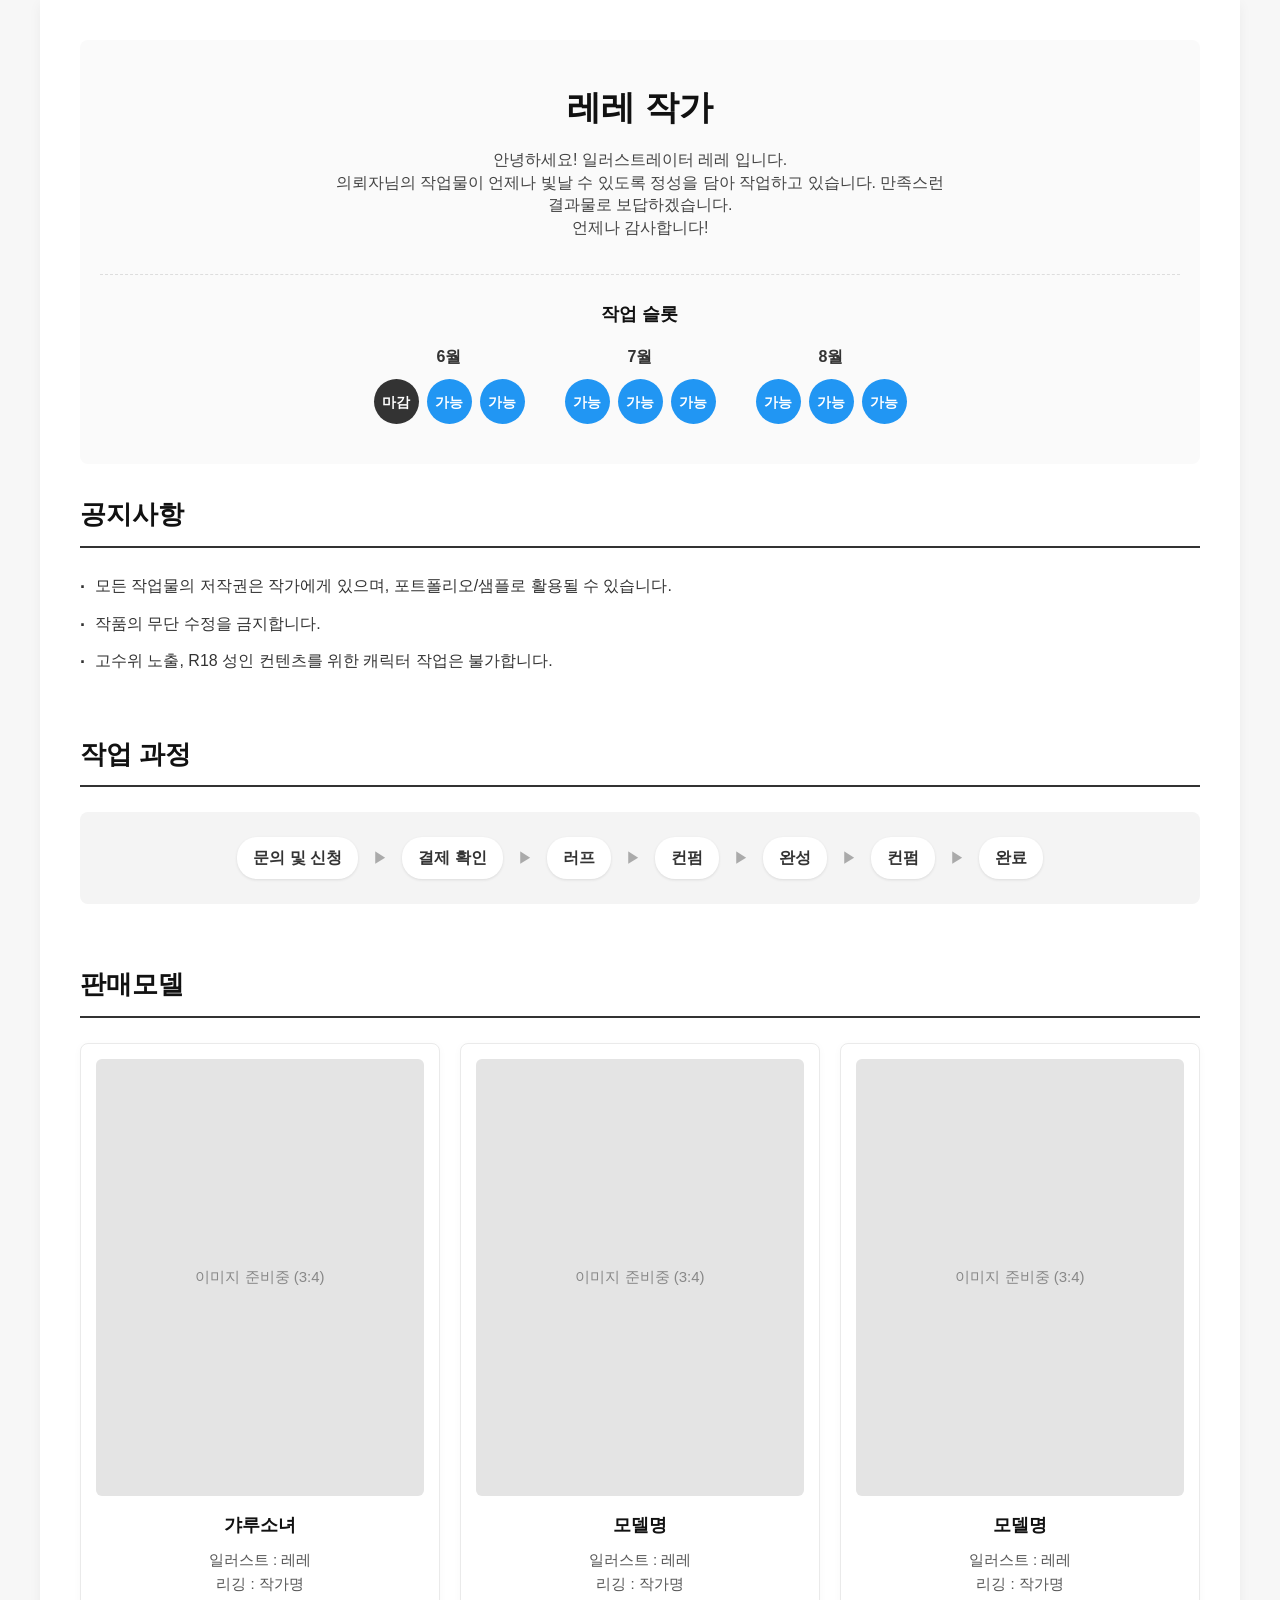
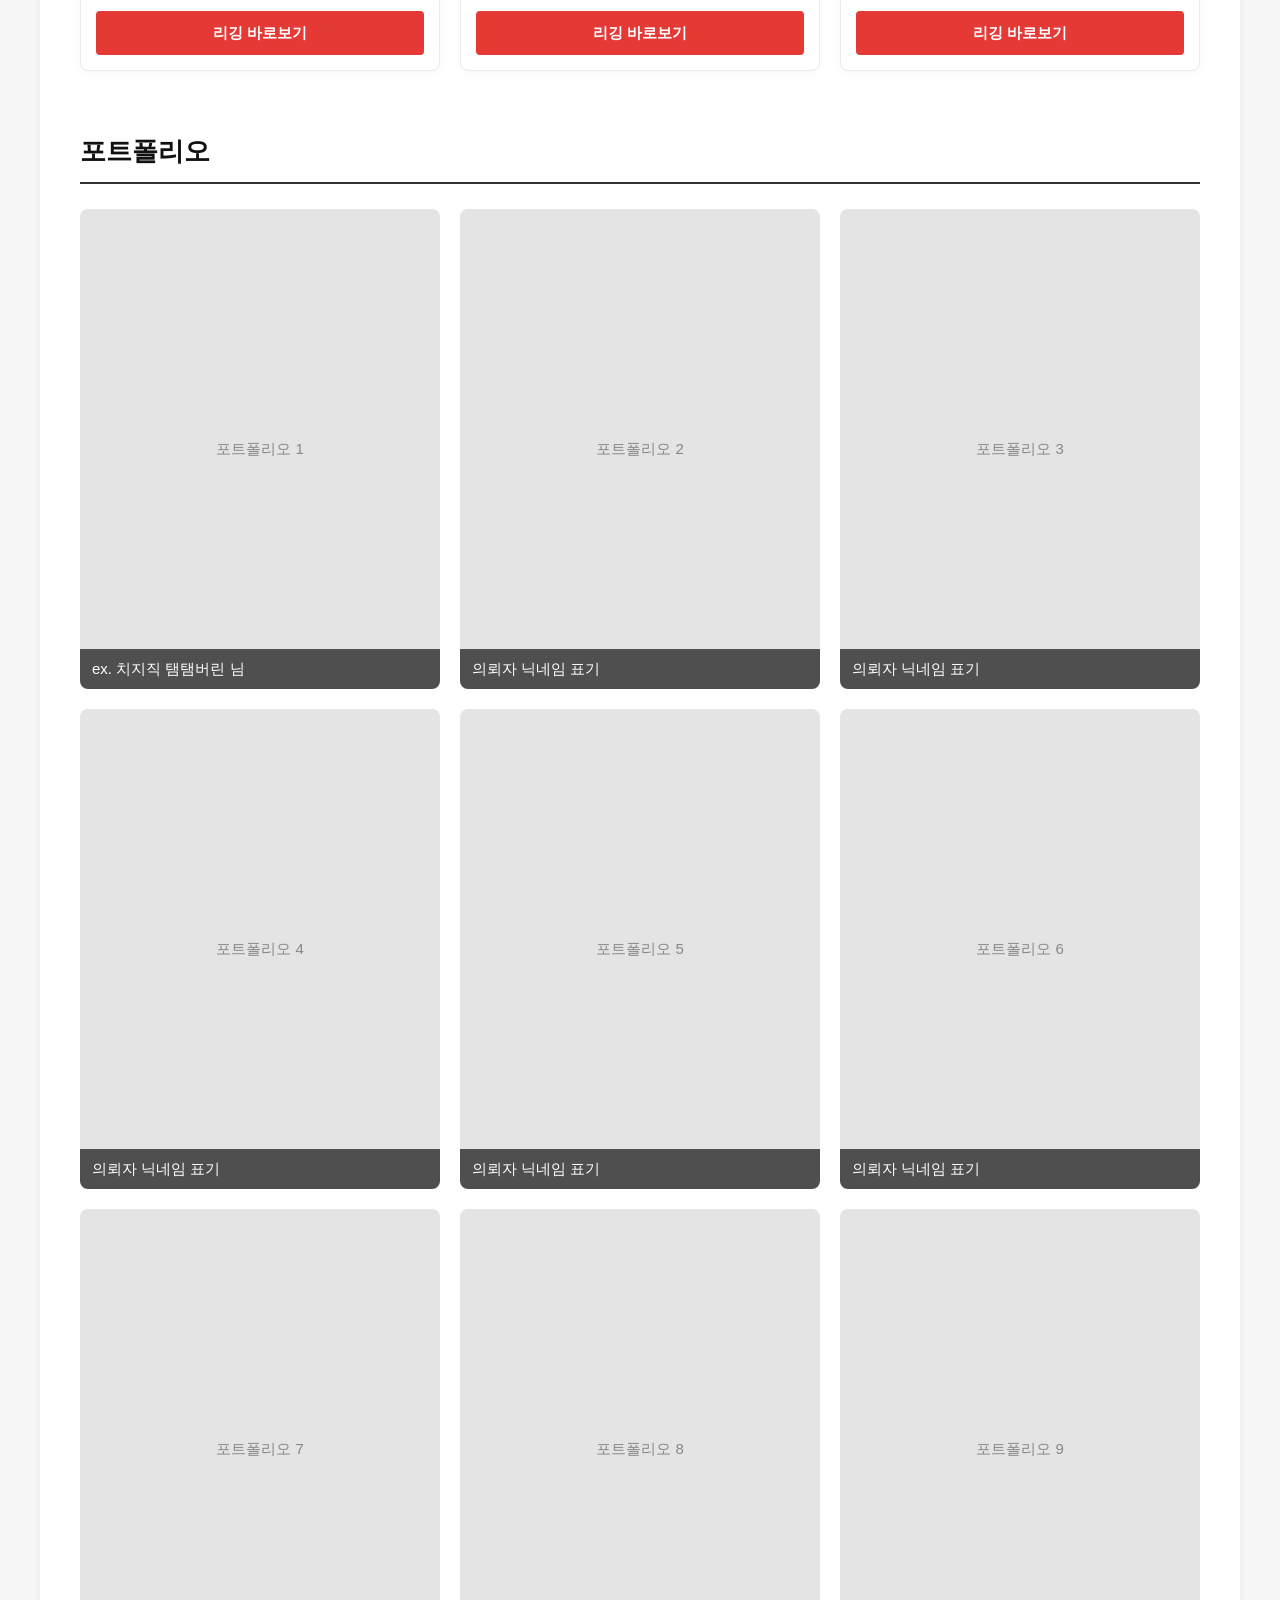
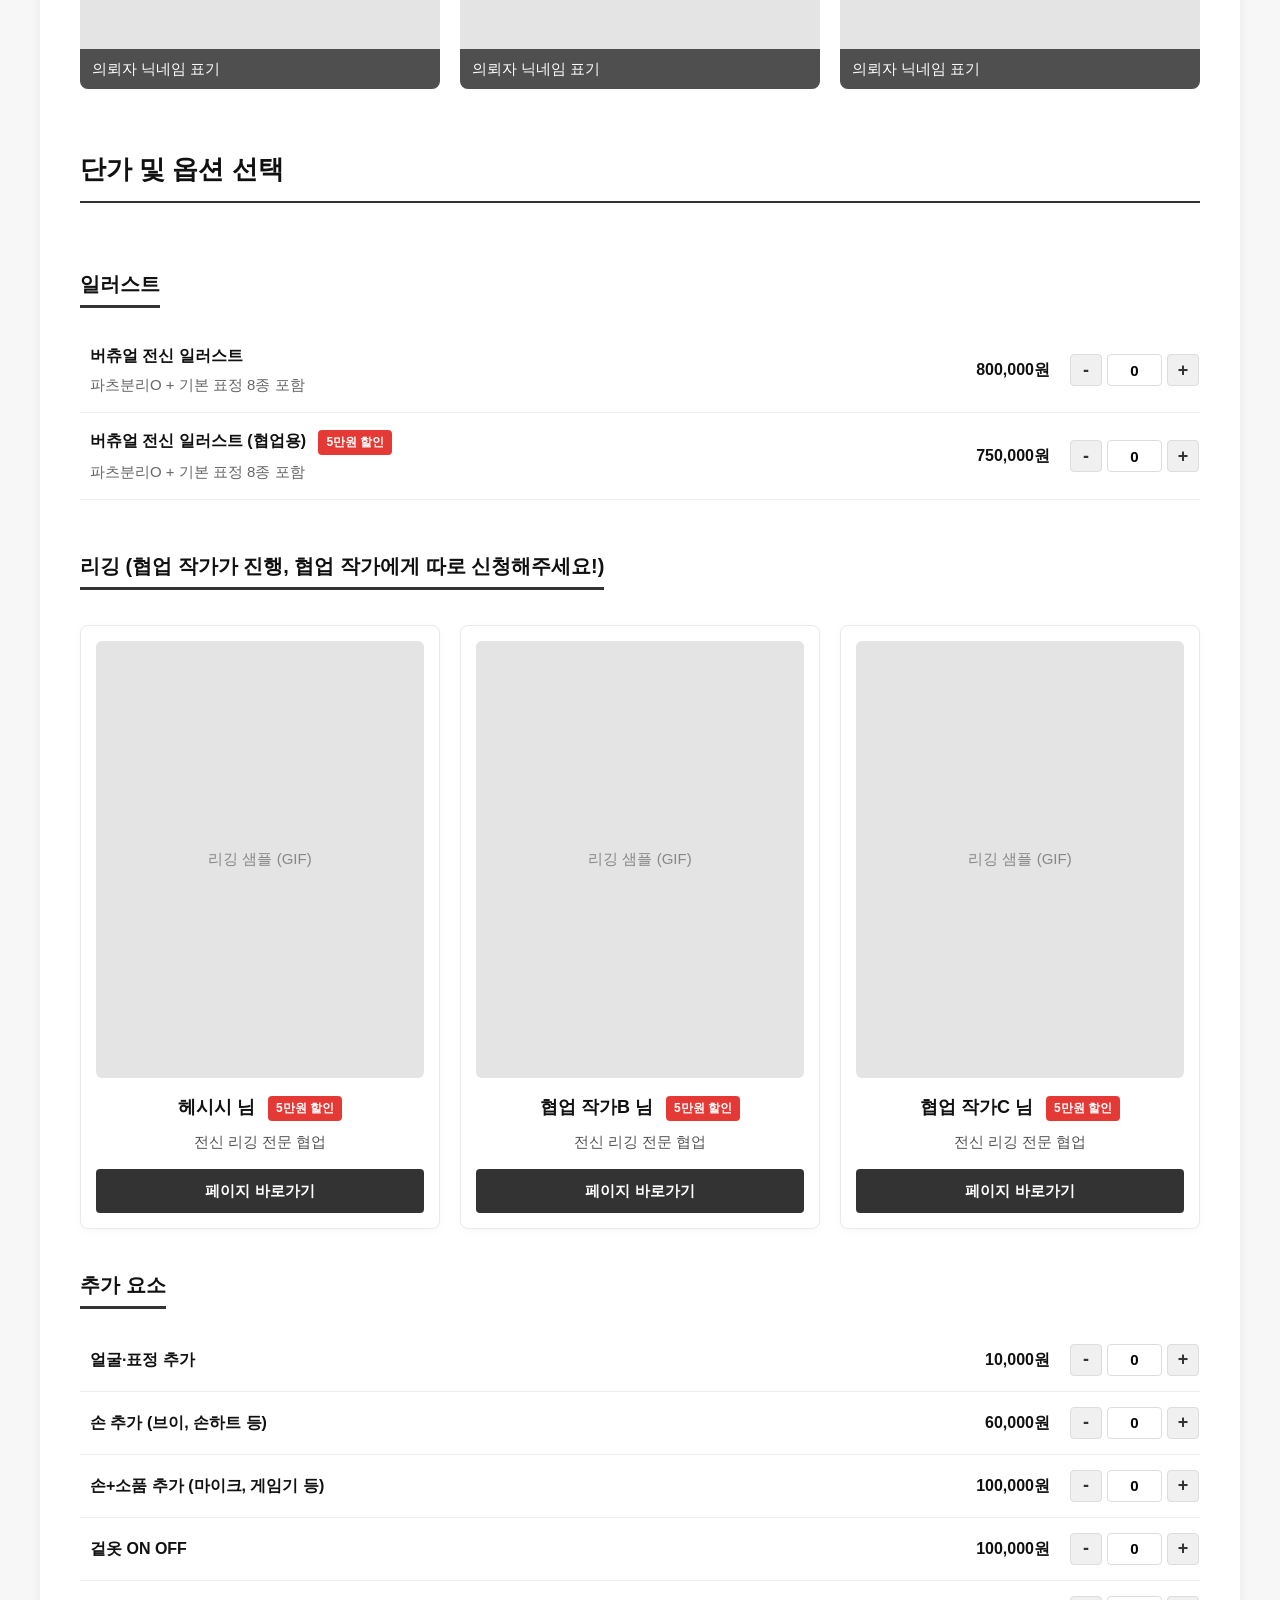
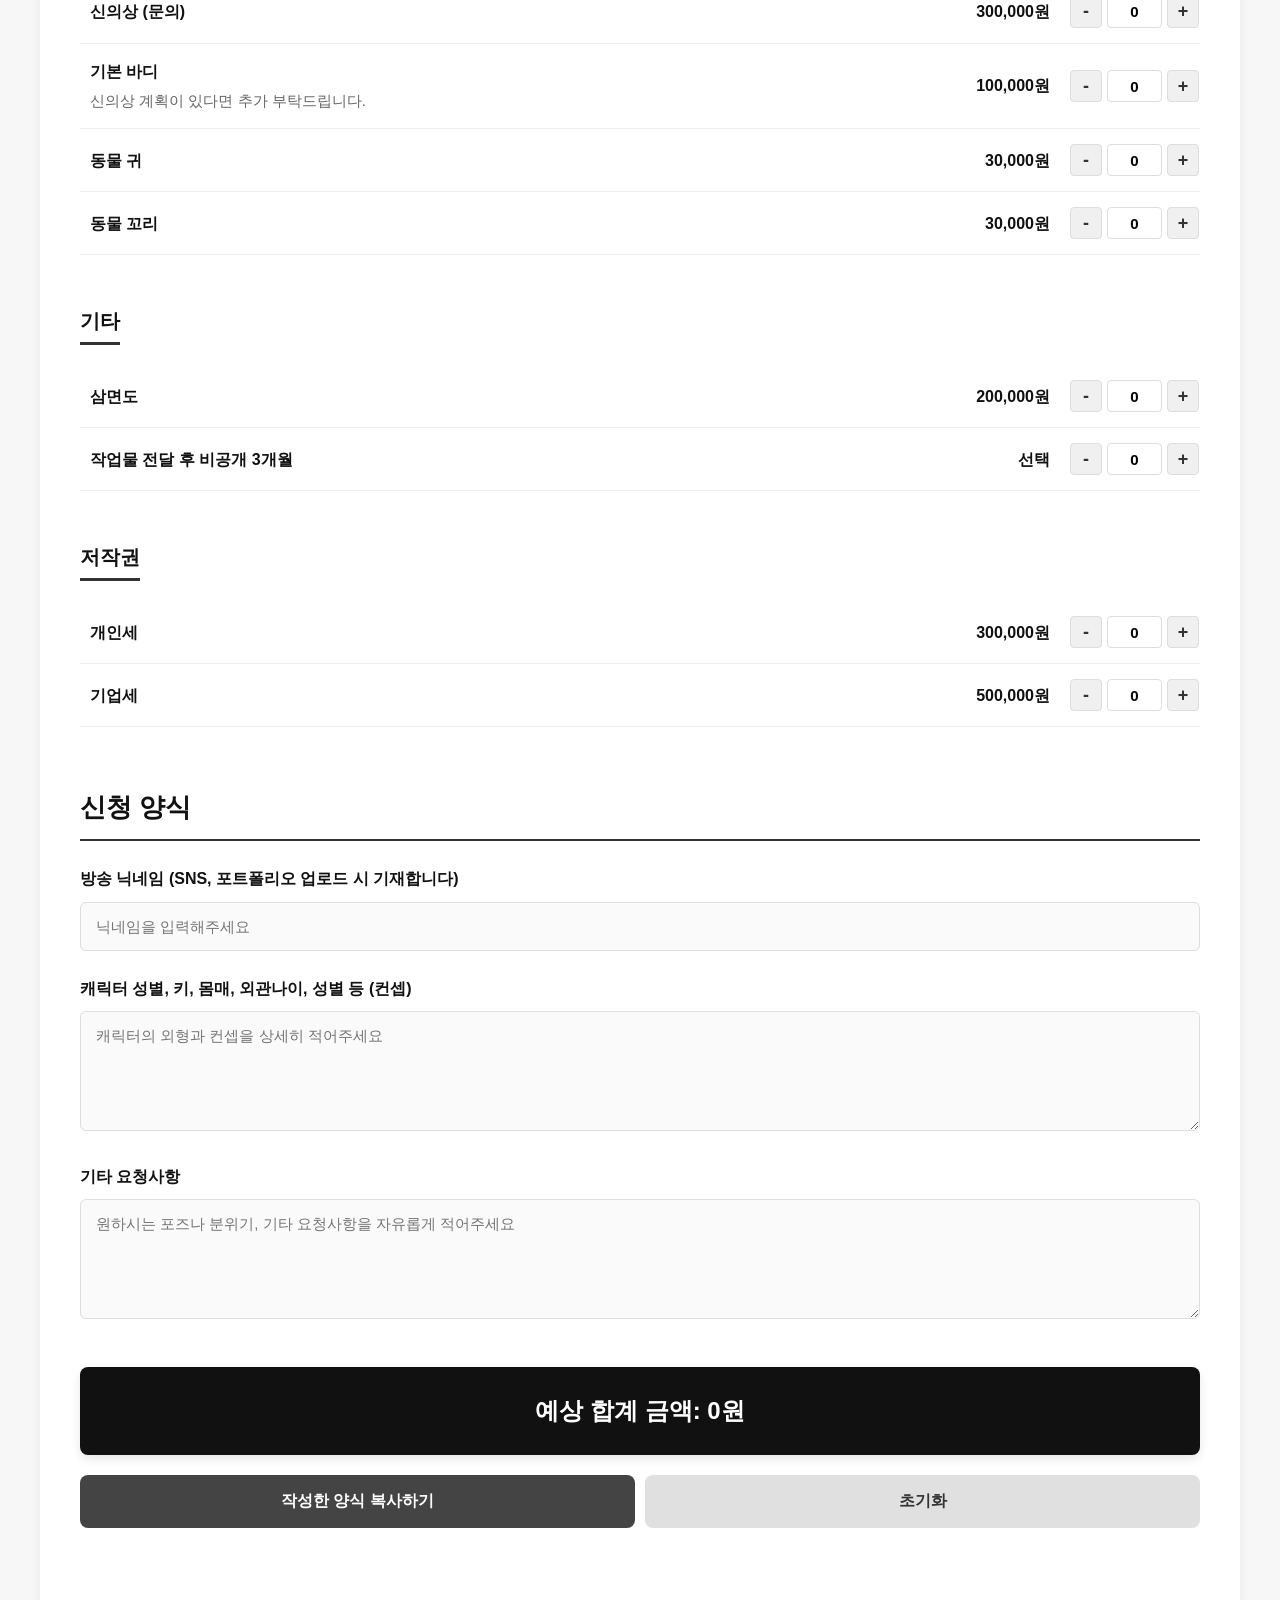
==== index_v1.html @ 6c2dbfa4 "Create index_v1.html" ====
<!DOCTYPE html>
<html lang="ko">
<head>
    <meta charset="UTF-8">
    <meta name="viewport" content="width=device-width, initial-scale=1.0">
    <title>레레 작가 커미션</title>
    <style>
        /* === 기본 스타일 & 폰트 === */
        * { box-sizing: border-box; margin: 0; padding: 0; font-family: 'Pretendard', -apple-system, sans-serif; }
        body { background-color: #f7f7f7; color: #333; line-height: 1.6; font-size: 16px; }
        
        /* === 레이아웃 === */
        .container { max-width: 1200px; margin: 0 auto; background-color: #fff; padding: 40px; box-shadow: 0 4px 12px rgba(0,0,0,0.05); }
        .section { margin-bottom: 60px; }
        h2 { font-size: 26px; margin-bottom: 25px; padding-bottom: 10px; border-bottom: 2px solid #333; color: #111; }
        
        /* 카테고리 타이틀 디자인 수정 (ㅣ모양 제거 및 하단 포인트 선 추가) */
        h3.category-title { font-size: 20px; margin: 40px 0 20px 0; color: #111; position: relative; padding-bottom: 8px; display: inline-block; }
        h3.category-title::after { content: ''; position: absolute; left: 0; bottom: 0; width: 100%; height: 3px; background-color: #333; }
        
        /* === 프로필 및 헤더 === */
        .header { text-align: center; margin-bottom: 30px; padding: 40px 20px; background-color: #fafafa; border-radius: 8px; }
        .header h1 { font-size: 34px; font-weight: bold; margin-bottom: 15px; color: #111; }
        /* 소개말 행간 축소 조절 */
        .header p { font-size: 16px; color: #444; max-width: 650px; margin: 0 auto; word-break: keep-all; line-height: 1.4; }
        
        /* === 슬롯 현황 === */
        .slots-box { margin-top: 35px; padding-top: 25px; border-top: 1px dashed #ddd; text-align: center; }
        .slots-main-title { font-size: 18px; font-weight: bold; color: #111; margin-bottom: 15px; }
        .slots-container { display: flex; justify-content: center; gap: 40px; flex-wrap: wrap; }
        .month-group { text-align: center; }
        .month-title { font-weight: bold; margin-bottom: 10px; font-size: 16px; color: #333; }
        .slot-dots { display: flex; gap: 8px; justify-content: center; }
        .dot { width: 45px; height: 45px; border-radius: 50%; display: inline-flex; align-items: center; justify-content: center; font-size: 14px; font-weight: bold; color: #fff; background-color: #2196F3; }
        .dot.closed { background-color: #333; } /* 마감된 슬롯 색상 */
        
        /* === 리스트 (공지사항 & 작업과정) === */
        ul.notice-list { list-style: none; padding: 0; }
        ul.notice-list li { margin-bottom: 12px; padding-left: 15px; position: relative; color: #333; font-size: 16px; }
        ul.notice-list li::before { content: "·"; position: absolute; left: 0; top: 0; font-weight: bold; font-size: 18px; }
        
        .process-flow { display: flex; flex-wrap: wrap; gap: 10px; justify-content: center; align-items: center; background: #f4f4f4; padding: 25px; border-radius: 8px; font-weight: bold; color: #333; font-size: 16px; }
        .process-step { display: inline-flex; align-items: center; background: #fff; padding: 8px 16px; border-radius: 20px; box-shadow: 0 1px 3px rgba(0,0,0,0.1); }
        .process-arrow { margin: 0 5px; color: #aaa; font-size: 14px; }
        
        /* === 판매모델 (회색 가이드 박스 형태 보완) === */
        .model-grid { display: grid; grid-template-columns: repeat(3, 1fr); gap: 20px; }
        .model-item { background: #fff; border: 1px solid #eaeaea; border-radius: 8px; padding: 15px; text-align: center; box-shadow: 0 2px 8px rgba(0,0,0,0.03); transition: transform 0.2s; }
        .model-item:hover { transform: translateY(-5px); }
        /* 포트폴리오처럼 이미지가 안 들어와도 크기 가늠이 가도록 3:4 회색 가이드박스 설정 */
        .model-thumb-box { width: 100%; aspect-ratio: 3 / 4; background-color: #e4e4e4; border-radius: 6px; margin-bottom: 15px; display: flex; align-items: center; justify-content: center; color: #888; font-size: 15px; overflow: hidden; position: relative; }
        .model-item img { width: 100%; height: 100%; object-fit: cover; position: absolute; left: 0; top: 0; }
        .model-item h4 { font-size: 18px; margin-bottom: 8px; color: #111; font-weight: bold; }
        .model-item p { font-size: 15px; color: #555; margin-bottom: 15px; line-height: 1.6; }
        .btn-link { display: inline-block; padding: 10px 20px; background-color: #e53935; color: #fff; text-decoration: none; border-radius: 4px; font-size: 15px; font-weight: bold; transition: background 0.2s; width: 100%; box-sizing: border-box; }
        .btn-link:hover { background-color: #c62828; }
        
        /* === 포트폴리오 (의뢰자 이름 텍스트 라벨 추가) === */
        .portfolio-grid { display: grid; grid-template-columns: repeat(3, 1fr); gap: 20px; }
        .portfolio-item { width: 100%; aspect-ratio: 3 / 4; background-color: #e4e4e4; border-radius: 8px; overflow: hidden; position: relative; display: flex; align-items: center; justify-content: center; color: #888; font-size: 15px; }
        .portfolio-item img { width: 100%; height: 100%; object-fit: cover; position: absolute; left: 0; top: 0; }
        /* 왼쪽 아래 의뢰자 이름 적는 레이블 스타일 */
        .portfolio-client-tag { position: absolute; bottom: 0; left: 0; width: 100%; background: rgba(0, 0, 0, 0.65); color: #fff; padding: 8px 12px; font-size: 15px; text-align: left; font-weight: 500; z-index: 10; box-sizing: border-box; }
        
        /* === 가격표 및 옵션 (단가 열 위치 일치 및 간격 통일) === */
        .price-table { width: 100%; border-collapse: collapse; margin-bottom: 10px; table-layout: fixed; }
        .price-table th, .price-table td { border-bottom: 1px solid #eee; padding: 15px 10px; vertical-align: middle; }
        .price-table td:nth-child(1) { text-align: left; }
        /* 단가가 명확히 정렬되도록 고정 너비와 우측 정렬 지정 */
        .price-table td:nth-child(2) { text-align: right; width: 140px; }
        .price-table td:nth-child(3) { width: 140px; text-align: right; }
        
        .item-name { font-size: 16px; font-weight: bold; color: #111; }
        .item-desc { font-size: 15px; color: #666; display: block; margin-top: 5px; font-weight: normal; }
        .item-price { font-size: 16px; font-weight: bold; color: #111; white-space: nowrap; }
        
        /* 배너(스티커) 스타일 */
        .badge { display: inline-block; background-color: #e53935; color: #fff; font-size: 12px; padding: 3px 8px; border-radius: 4px; font-weight: bold; margin-left: 8px; vertical-align: middle; }
        
        /* 수량 조절 버튼 */
        .qty-control { display: inline-flex; align-items: center; }
        .qty-control button { width: 32px; height: 32px; background-color: #f0f0f0; color: #333; border: 1px solid #ddd; cursor: pointer; font-size: 18px; border-radius: 4px; display: flex; align-items: center; justify-content: center; font-weight: bold; }
        .qty-control button:hover { background-color: #e4e4e4; }
        .qty-control input { width: 55px; height: 32px; text-align: center; border: 1px solid #ddd; margin: 0 5px; border-radius: 4px; font-size: 15px; font-weight: bold; }
        
        /* input number의 상하 화살표(스피너) 숨기기 */
        input[type="number"]::-webkit-outer-spin-button,
        input[type="number"]::-webkit-inner-spin-button { -webkit-appearance: none; margin: 0; }
        input[type="number"] { -moz-appearance: textfield; }

        /* === 리깅 (협업) 카드 디자인 대수정 - 세로형 한줄에 3개 구조 === */
        .rigging-grid { display: grid; grid-template-columns: repeat(3, 1fr); gap: 20px; margin-top: 15px; }
        .rigging-card { background: #fff; border: 1px solid #eaeaea; border-radius: 8px; padding: 15px; text-align: center; box-shadow: 0 2px 8px rgba(0,0,0,0.03); transition: transform 0.2s; }
        .rigging-card:hover { transform: translateY(-5px); }
        /* 상반신/전신이 모두 중요하므로 세로형 3:4 박스 가이드 보완 */
        .rigging-thumb-box { width: 100%; aspect-ratio: 3 / 4; background-color: #e4e4e4; border-radius: 6px; margin-bottom: 15px; display: flex; align-items: center; justify-content: center; color: #888; font-size: 15px; overflow: hidden; position: relative; }
        .rigging-card img { width: 100%; height: 100%; object-fit: cover; position: absolute; left: 0; top: 0; }
        .rigging-info h4 { font-size: 18px; margin-bottom: 8px; color: #111; font-weight: bold; }
        .rigging-info p { font-size: 15px; color: #555; margin-bottom: 15px; line-height: 1.6; }
        .btn-collab { display: inline-block; padding: 10px 20px; background-color: #333; color: #fff; text-decoration: none; border-radius: 4px; font-size: 15px; font-weight: bold; transition: background 0.2s; width: 100%; box-sizing: border-box; }
        .btn-collab:hover { background-color: #000; }
        
        /* === 신청 양식 === */
        .form-group { margin-bottom: 25px; }
        .form-group label { display: block; font-weight: bold; margin-bottom: 10px; color: #111; font-size: 16px; }
        .form-group input, .form-group textarea { width: 100%; padding: 15px; border: 1px solid #ddd; border-radius: 6px; font-size: 15px; background-color: #fafafa; transition: border 0.2s; }
        .form-group input:focus, .form-group textarea:focus { border-color: #333; outline: none; background-color: #fff; }
        .form-group textarea { resize: vertical; min-height: 120px; }
        
        /* === 하단 합계 및 버튼 === */
        .total-box { background-color: #111; color: #fff; padding: 25px; text-align: center; font-size: 24px; font-weight: bold; border-radius: 8px; margin-top: 40px; box-shadow: 0 4px 10px rgba(0,0,0,0.1); }
        .action-buttons { display: flex; gap: 10px; margin-top: 20px; }
        .btn { flex: 1; padding: 16px; border: none; font-size: 16px; font-weight: bold; cursor: pointer; border-radius: 8px; transition: 0.2s; }
        .btn-copy { background-color: #444; color: #fff; }
        .btn-copy:hover { background-color: #111; }
        .btn-reset { background-color: #e0e0e0; color: #333; }
        .btn-reset:hover { background-color: #d0d0d0; }

        /* 모바일 반응형 */
        @media (max-width: 768px) {
            .container { padding: 20px; }
            .portfolio-grid, .model-grid, .rigging-grid { grid-template-columns: repeat(1, 1fr); }
            .slots-container { gap: 20px; }
            .price-table td:nth-child(2) { width: 100px; }
            .price-table td:nth-child(3) { width: 110px; }
            .qty-control button { width: 28px; height: 28px; font-size: 14px; }
            .qty-control input { width: 40px; height: 28px; font-size: 14px; }
            .process-arrow { margin: 0 3px; font-size: 12px; }
        }
    </style>
</head>
<body>

<div class="container">
    
    <header class="header">
        <h1>레레 작가</h1>
        <p>안녕하세요! 일러스트레이터 레레 입니다.<br>의뢰자님의 작업물이 언제나 빛날 수 있도록 정성을 담아 작업하고 있습니다. 만족스런 결과물로 보답하겠습니다.<br>언제나 감사합니다!</p>
        
        <div class="slots-box">
            <div class="slots-main-title">작업 슬롯</div>
            <div class="slots-container">
                <div class="month-group">
                    <div class="month-title">6월</div>
                    <div class="slot-dots">
                        <span class="dot closed">마감</span>
                        <span class="dot">가능</span>
                        <span class="dot">가능</span>
                    </div>
                </div>
                <div class="month-group">
                    <div class="month-title">7월</div>
                    <div class="slot-dots">
                        <span class="dot">가능</span>
                        <span class="dot">가능</span>
                        <span class="dot">가능</span>
                    </div>
                </div>
                <div class="month-group">
                    <div class="month-title">8월</div>
                    <div class="slot-dots">
                        <span class="dot">가능</span>
                        <span class="dot">가능</span>
                        <span class="dot">가능</span>
                    </div>
                </div>
            </div>
        </div>
    </header>

    <div class="section">
        <h2>공지사항</h2>
        <ul class="notice-list">
            <li>모든 작업물의 저작권은 작가에게 있으며, 포트폴리오/샘플로 활용될 수 있습니다.</li>
            <li>작품의 무단 수정을 금지합니다.</li>
            <li>고수위 노출, R18 성인 컨텐츠를 위한 캐릭터 작업은 불가합니다.</li>
        </ul>
    </div>

    <div class="section">
        <h2>작업 과정</h2>
        <div class="process-flow">
            <div class="process-step">문의 및 신청</div>
            <div class="process-arrow">▶</div>
            <div class="process-step">결제 확인</div>
            <div class="process-arrow">▶</div>
            <div class="process-step">러프</div>
            <div class="process-arrow">▶</div>
            <div class="process-step">컨펌</div>
            <div class="process-arrow">▶</div>
            <div class="process-step">완성</div>
            <div class="process-arrow">▶</div>
            <div class="process-step">컨펌</div>
            <div class="process-arrow">▶</div>
            <div class="process-step">완료</div>
        </div>
    </div>

    <div class="section">
        <h2>판매모델</h2>
        <div class="model-grid">
            <div class="model-item">
                <div class="model-thumb-box">
                    <span>이미지 준비중 (3:4)</span>
                    <img src="model_sample1.jpg" alt="갸루소녀" onerror="this.style.display='none'">
                </div>
                <h4>갸루소녀</h4>
                <p>일러스트 : 레레<br>리깅 : 작가명</p>
                <a href="https://youtube.com" target="_blank" class="btn-link">리깅 바로보기</a>
            </div>
            <div class="model-item">
                <div class="model-thumb-box">
                    <span>이미지 준비중 (3:4)</span>
                    <img src="model_sample2.jpg" alt="모델명" onerror="this.style.display='none'">
                </div>
                <h4>모델명</h4>
                <p>일러스트 : 레레<br>리깅 : 작가명</p>
                <a href="https://youtube.com" target="_blank" class="btn-link">리깅 바로보기</a>
            </div>
            <div class="model-item">
                <div class="model-thumb-box">
                    <span>이미지 준비중 (3:4)</span>
                    <img src="model_sample3.jpg" alt="모델명" onerror="this.style.display='none'">
                </div>
                <h4>모델명</h4>
                <p>일러스트 : 레레<br>리깅 : 작가명</p>
                <a href="https://youtube.com" target="_blank" class="btn-link">리깅 바로보기</a>
            </div>
        </div>
    </div>

    <div class="section">
        <h2>포트폴리오</h2>
        <div class="portfolio-grid">
            <div class="portfolio-item">
                <span>포트폴리오 1</span>
                <img src="portfolio1.jpg" alt="포트폴리오 1" onerror="this.style.display='none'">
                <div class="portfolio-client-tag">ex. 치지직 탬탬버린 님</div>
            </div>
            <div class="portfolio-item">
                <span>포트폴리오 2</span>
                <img src="portfolio2.jpg" alt="포트폴리오 2" onerror="this.style.display='none'">
                <div class="portfolio-client-tag">의뢰자 닉네임 표기</div>
            </div>
            <div class="portfolio-item">
                <span>포트폴리오 3</span>
                <img src="portfolio3.jpg" alt="포트폴리오 3" onerror="this.style.display='none'">
                <div class="portfolio-client-tag">의뢰자 닉네임 표기</div>
            </div>
            <div class="portfolio-item">
                <span>포트폴리오 4</span>
                <img src="portfolio4.jpg" alt="포트폴리오 4" onerror="this.style.display='none'">
                <div class="portfolio-client-tag">의뢰자 닉네임 표기</div>
            </div>
            <div class="portfolio-item">
                <span>포트폴리오 5</span>
                <img src="portfolio5.jpg" alt="포트폴리오 5" onerror="this.style.display='none'">
                <div class="portfolio-client-tag">의뢰자 닉네임 표기</div>
            </div>
            <div class="portfolio-item">
                <span>포트폴리오 6</span>
                <img src="portfolio6.jpg" alt="포트폴리오 6" onerror="this.style.display='none'">
                <div class="portfolio-client-tag">의뢰자 닉네임 표기</div>
            </div>
            <div class="portfolio-item">
                <span>포트폴리오 7</span>
                <img src="portfolio7.jpg" alt="포트폴리오 7" onerror="this.style.display='none'">
                <div class="portfolio-client-tag">의뢰자 닉네임 표기</div>
            </div>
            <div class="portfolio-item">
                <span>포트폴리오 8</span>
                <img src="portfolio8.jpg" alt="포트폴리오 8" onerror="this.style.display='none'">
                <div class="portfolio-client-tag">의뢰자 닉네임 표기</div>
            </div>
            <div class="portfolio-item">
                <span>포트폴리오 9</span>
                <img src="portfolio9.jpg" alt="포트폴리오 9" onerror="this.style.display='none'">
                <div class="portfolio-client-tag">의뢰자 닉네임 표기</div>
            </div>
        </div>
    </div>

    <div class="section">
        <h2>단가 및 옵션 선택</h2>
        
        <div>
            <h3 class="category-title">일러스트</h3>
        </div>
        <table class="price-table">
            <tbody>
                <tr class="item-row" data-category="일러스트" data-name="버츄얼 전신 일러스트" data-price="800000">
                    <td>
                        <span class="item-name">버츄얼 전신 일러스트</span>
                        <span class="item-desc">파츠분리O + 기본 표정 8종 포함</span>
                    </td>
                    <td class="item-price">800,000원</td>
                    <td>
                        <div class="qty-control">
                            <button onclick="updateQty(this, -1)">-</button>
                            <input type="number" class="qty-input" value="0" min="0" oninput="calculate()">
                            <button onclick="updateQty(this, 1)">+</button>
                        </div>
                    </td>
                </tr>
                <tr class="item-row" data-category="일러스트" data-name="버츄얼 전신 일러스트 (협업용)" data-price="750000">
                    <td>
                        <span class="item-name">버츄얼 전신 일러스트 (협업용) <span class="badge">5만원 할인</span></span>
                        <span class="item-desc">파츠분리O + 기본 표정 8종 포함</span>
                    </td>
                    <td class="item-price">750,000원</td>
                    <td>
                        <div class="qty-control">
                            <button onclick="updateQty(this, -1)">-</button>
                            <input type="number" class="qty-input" value="0" min="0" oninput="calculate()">
                            <button onclick="updateQty(this, 1)">+</button>
                        </div>
                    </td>
                </tr>
            </tbody>
        </table>

        <div>
            <h3 class="category-title">리깅 (협업 작가가 진행, 협업 작가에게 따로 신청해주세요!)</h3>
        </div>
        <div class="rigging-grid">
            <div class="rigging-card">
                <div class="rigging-thumb-box">
                    <span>리깅 샘플 (GIF)</span>
                    <img src="rigging_sample1.gif" alt="리깅 샘플 1" onerror="this.style.display='none'">
                </div>
                <div class="rigging-info">
                    <h4>헤시시 님 <span class="badge">5만원 할인</span></h4>
                    <p>전신 리깅 전문 협업</p>
                    <a href="#" target="_blank" class="btn-collab">페이지 바로가기</a>
                </div>
            </div>
            <div class="rigging-card">
                <div class="rigging-thumb-box">
                    <span>리깅 샘플 (GIF)</span>
                    <img src="rigging_sample2.gif" alt="리깅 샘플 2" onerror="this.style.display='none'">
                </div>
                <div class="rigging-info">
                    <h4>협업 작가B 님 <span class="badge">5만원 할인</span></h4>
                    <p>전신 리깅 전문 협업</p>
                    <a href="#" target="_blank" class="btn-collab">페이지 바로가기</a>
                </div>
            </div>
            <div class="rigging-card">
                <div class="rigging-thumb-box">
                    <span>리깅 샘플 (GIF)</span>
                    <img src="rigging_sample3.gif" alt="리깅 샘플 3" onerror="this.style.display='none'">
                </div>
                <div class="rigging-info">
                    <h4>협업 작가C 님 <span class="badge">5만원 할인</span></h4>
                    <p>전신 리깅 전문 협업</p>
                    <a href="#" target="_blank" class="btn-collab">페이지 바로가기</a>
                </div>
            </div>
        </div>

        <div>
            <h3 class="category-title">추가 요소</h3>
        </div>
        <table class="price-table">
            <tbody>
                <tr class="item-row" data-category="추가 요소" data-name="얼굴·표정 추가" data-price="10000">
                    <td><span class="item-name">얼굴·표정 추가</span></td>
                    <td class="item-price">10,000원</td>
                    <td><div class="qty-control"><button onclick="updateQty(this, -1)">-</button><input type="number" class="qty-input" value="0" min="0" oninput="calculate()"><button onclick="updateQty(this, 1)">+</button></div></td>
                </tr>
                <tr class="item-row" data-category="추가 요소" data-name="손 추가 (브이, 손하트 등)" data-price="60000">
                    <td><span class="item-name">손 추가 (브이, 손하트 등)</span></td>
                    <td class="item-price">60,000원</td>
                    <td><div class="qty-control"><button onclick="updateQty(this, -1)">-</button><input type="number" class="qty-input" value="0" min="0" oninput="calculate()"><button onclick="updateQty(this, 1)">+</button></div></td>
                </tr>
                <tr class="item-row" data-category="추가 요소" data-name="손+소품 추가 (마이크, 게임기 등)" data-price="100000">
                    <td><span class="item-name">손+소품 추가 (마이크, 게임기 등)</span></td>
                    <td class="item-price">100,000원</td>
                    <td><div class="qty-control"><button onclick="updateQty(this, -1)">-</button><input type="number" class="qty-input" value="0" min="0" oninput="calculate()"><button onclick="updateQty(this, 1)">+</button></div></td>
                </tr>
                <tr class="item-row" data-category="추가 요소" data-name="겉옷 ON OFF" data-price="100000">
                    <td><span class="item-name">겉옷 ON OFF</span></td>
                    <td class="item-price">100,000원</td>
                    <td><div class="qty-control"><button onclick="updateQty(this, -1)">-</button><input type="number" class="qty-input" value="0" min="0" oninput="calculate()"><button onclick="updateQty(this, 1)">+</button></div></td>
                </tr>
                <tr class="item-row" data-category="추가 요소" data-name="신의상 (문의)" data-price="300000">
                    <td><span class="item-name">신의상 (문의)</span></td>
                    <td class="item-price">300,000원</td>
                    <td><div class="qty-control"><button onclick="updateQty(this, -1)">-</button><input type="number" class="qty-input" value="0" min="0" oninput="calculate()"><button onclick="updateQty(this, 1)">+</button></div></td>
                </tr>
                <tr class="item-row" data-category="추가 요소" data-name="기본 바디" data-price="100000">
                    <td><span class="item-name">기본 바디</span><span class="item-desc">신의상 계획이 있다면 추가 부탁드립니다.</span></td>
                    <td class="item-price">100,000원</td>
                    <td><div class="qty-control"><button onclick="updateQty(this, -1)">-</button><input type="number" class="qty-input" value="0" min="0" oninput="calculate()"><button onclick="updateQty(this, 1)">+</button></div></td>
                </tr>
                <tr class="item-row" data-category="추가 요소" data-name="동물 귀" data-price="30000">
                    <td><span class="item-name">동물 귀</span></td>
                    <td class="item-price">30,000원</td>
                    <td><div class="qty-control"><button onclick="updateQty(this, -1)">-</button><input type="number" class="qty-input" value="0" min="0" oninput="calculate()"><button onclick="updateQty(this, 1)">+</button></div></td>
                </tr>
                <tr class="item-row" data-category="추가 요소" data-name="동물 꼬리" data-price="30000">
                    <td><span class="item-name">동물 꼬리</span></td>
                    <td class="item-price">30,000원</td>
                    <td><div class="qty-control"><button onclick="updateQty(this, -1)">-</button><input type="number" class="qty-input" value="0" min="0" oninput="calculate()"><button onclick="updateQty(this, 1)">+</button></div></td>
                </tr>
            </tbody>
        </table>

        <div>
            <h3 class="category-title">기타</h3>
        </div>
        <table class="price-table">
            <tbody>
                <tr class="item-row" data-category="기타" data-name="삼면도" data-price="200000">
                    <td><span class="item-name">삼면도</span></td>
                    <td class="item-price">200,000원</td>
                    <td><div class="qty-control"><button onclick="updateQty(this, -1)">-</button><input type="number" class="qty-input" value="0" min="0" oninput="calculate()"><button onclick="updateQty(this, 1)">+</button></div></td>
                </tr>
                <tr class="item-row" data-category="기타" data-name="작업물 전달 후 비공개 3개월" data-price="0">
                    <td><span class="item-name">작업물 전달 후 비공개 3개월</span></td>
                    <td class="item-price">선택</td>
                    <td><div class="qty-control"><button onclick="updateQty(this, -1)">-</button><input type="number" class="qty-input" value="0" min="0" max="1" oninput="calculate()"><button onclick="updateQty(this, 1)">+</button></div></td>
                </tr>
            </tbody>
        </table>

        <div>
            <h3 class="category-title">저작권</h3>
        </div>
        <table class="price-table">
            <tbody>
                <tr class="item-row" data-category="저작권" data-name="개인세" data-price="300000">
                    <td><span class="item-name">개인세</span></td>
                    <td class="item-price">300,000원</td>
                    <td><div class="qty-control"><button onclick="updateQty(this, -1)">-</button><input type="number" class="qty-input" value="0" min="0" oninput="calculate()"><button onclick="updateQty(this, 1)">+</button></div></td>
                </tr>
                <tr class="item-row" data-category="저작권" data-name="기업세" data-price="500000">
                    <td><span class="item-name">기업세</span></td>
                    <td class="item-price">500,000원</td>
                    <td><div class="qty-control"><button onclick="updateQty(this, -1)">-</button><input type="number" class="qty-input" value="0" min="0" oninput="calculate()"><button onclick="updateQty(this, 1)">+</button></div></td>
                </tr>
            </tbody>
        </table>
    </div>

    <div class="section">
        <h2>신청 양식</h2>
        <div class="form-group">
            <label for="nickname">방송 닉네임 (SNS, 포트폴리오 업로드 시 기재합니다)</label>
            <input type="text" id="nickname" placeholder="닉네임을 입력해주세요">
        </div>
        <div class="form-group">
            <label for="concept">캐릭터 성별, 키, 몸매, 외관나이, 성별 등 (컨셉)</label>
            <textarea id="concept" placeholder="캐릭터의 외형과 컨셉을 상세히 적어주세요"></textarea>
        </div>
        <div class="form-group">
            <label for="requests">기타 요청사항</label>
            <textarea id="requests" placeholder="원하시는 포즈나 분위기, 기타 요청사항을 자유롭게 적어주세요"></textarea>
        </div>

        <div class="total-box">
            예상 합계 금액: <span id="display-total">0</span>원
        </div>

        <div class="action-buttons">
            <button class="btn btn-copy" onclick="copyForm()">작성한 양식 복사하기</button>
            <button class="btn btn-reset" onclick="resetForm()">초기화</button>
        </div>
    </div>

</div>

<script>
    // 수량 조절 버튼 기능 (+, -)
    function updateQty(btn, change) {
        const input = btn.parentElement.querySelector('.qty-input');
        let currentVal = parseInt(input.value) || 0;
        let maxVal = input.hasAttribute('max') ? parseInt(input.getAttribute('max')) : 999;
        
        let newVal = currentVal + change;
        if (newVal < 0) newVal = 0;
        if (newVal > maxVal) newVal = maxVal;
        
        input.value = newVal;
        calculate();
    }

    // 예상 합계 계산
    function calculate() {
        let total = 0;
        const rows = document.querySelectorAll('.item-row');
        
        rows.forEach(row => {
            const price = parseInt(row.getAttribute('data-price'));
            const qty = parseInt(row.querySelector('.qty-input').value) || 0;
            total += price * qty;
        });
        
        document.getElementById('display-total').innerText = total.toLocaleString();
    }

    // 양식 복사 기능
    function copyForm() {
        const rows = document.querySelectorAll('.item-row');
        let categoryData = {};
        let total = 0;

        rows.forEach(row => {
            const name = row.getAttribute('data-name');
            const price = parseInt(row.getAttribute('data-price'));
            const qty = parseInt(row.querySelector('.qty-input').value) || 0;
            const category = row.getAttribute('data-category');

            if (qty > 0) {
                const sum = price * qty;
                total += sum;
                
                let priceText = price === 0 ? "0원" : `${price / 10000}만원`;
                let sumText = sum === 0 ? "" : `${sum / 10000}만원`;
                
                if (!categoryData[category]) {
                    categoryData[category] = [];
                }

                if (category === '일러스트' || category === '저작권' || category === '기타') {
                    categoryData[category].push(`- ${name} ${priceText}`);
                } else {
                    if (qty > 1 && price > 0) {
                        categoryData[category].push(`- ${name} ${priceText} ${qty}개 ${sumText}`);
                    } else {
                        categoryData[category].push(`- ${name} ${priceText}`);
                    }
                }
            }
        });

        let resultText = "";
        const categoryOrder = ["일러스트", "추가 요소", "기타", "저작권"];
        categoryOrder.forEach(cat => {
            if (categoryData[cat] && categoryData[cat].length > 0) {
                resultText += cat + "\n" + categoryData[cat].join("\n") + "\n\n";
            }
        });

        resultText += "합계\n- " + (total > 0 ? total.toLocaleString() + "원" : "0원") + "\n\n";
        resultText += "-------------\n\n";
        
        resultText += "방송 닉네임 : " + (document.getElementById('nickname').value || "미작성") + "\n\n";
        resultText += "캐릭터 성별, 키, 몸매, 외관나이, 성별 등 (컨셉) : " + (document.getElementById('concept').value || "미작성") + "\n\n";
        resultText += "기타 요청사항 : " + (document.getElementById('requests').value || "미작성");

        navigator.clipboard.writeText(resultText).then(() => {
            alert("신청 양식이 성공적으로 복사되었습니다!\n아트머그 문의 게시판에 붙여넣기(Ctrl+V) 해주세요.");
        }).catch(err => {
            alert("복사에 실패했습니다. 브라우저 환경을 확인해주세요.");
        });
    }

    // 초기화 기능
    function resetForm() {
        if(confirm("작성한 양식을 모두 초기화하시겠습니까?")) {
            const inputs = document.querySelectorAll('.qty-input');
            inputs.forEach(input => input.value = 0);
            document.getElementById('nickname').value = "";
            document.getElementById('concept').value = "";
            document.getElementById('requests').value = "";
            calculate();
        }
    }
</script>

</body>
</html>
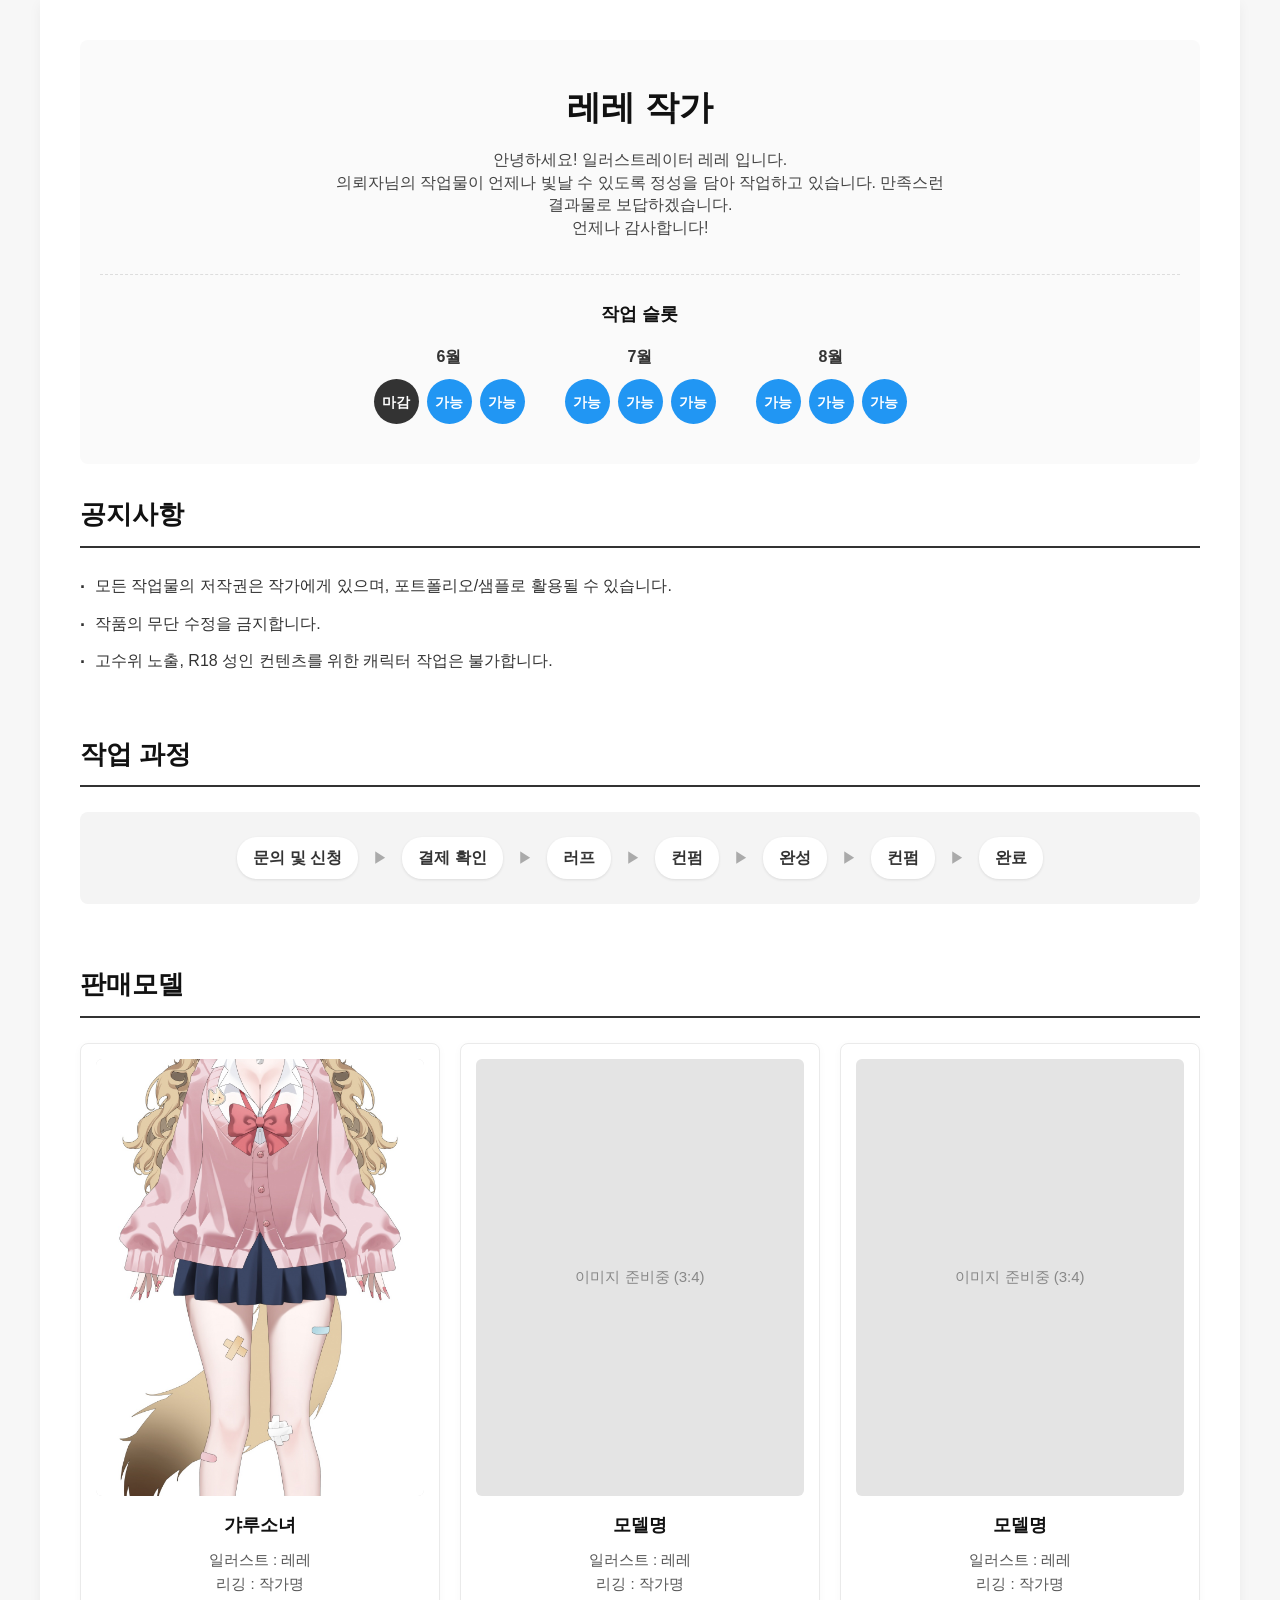
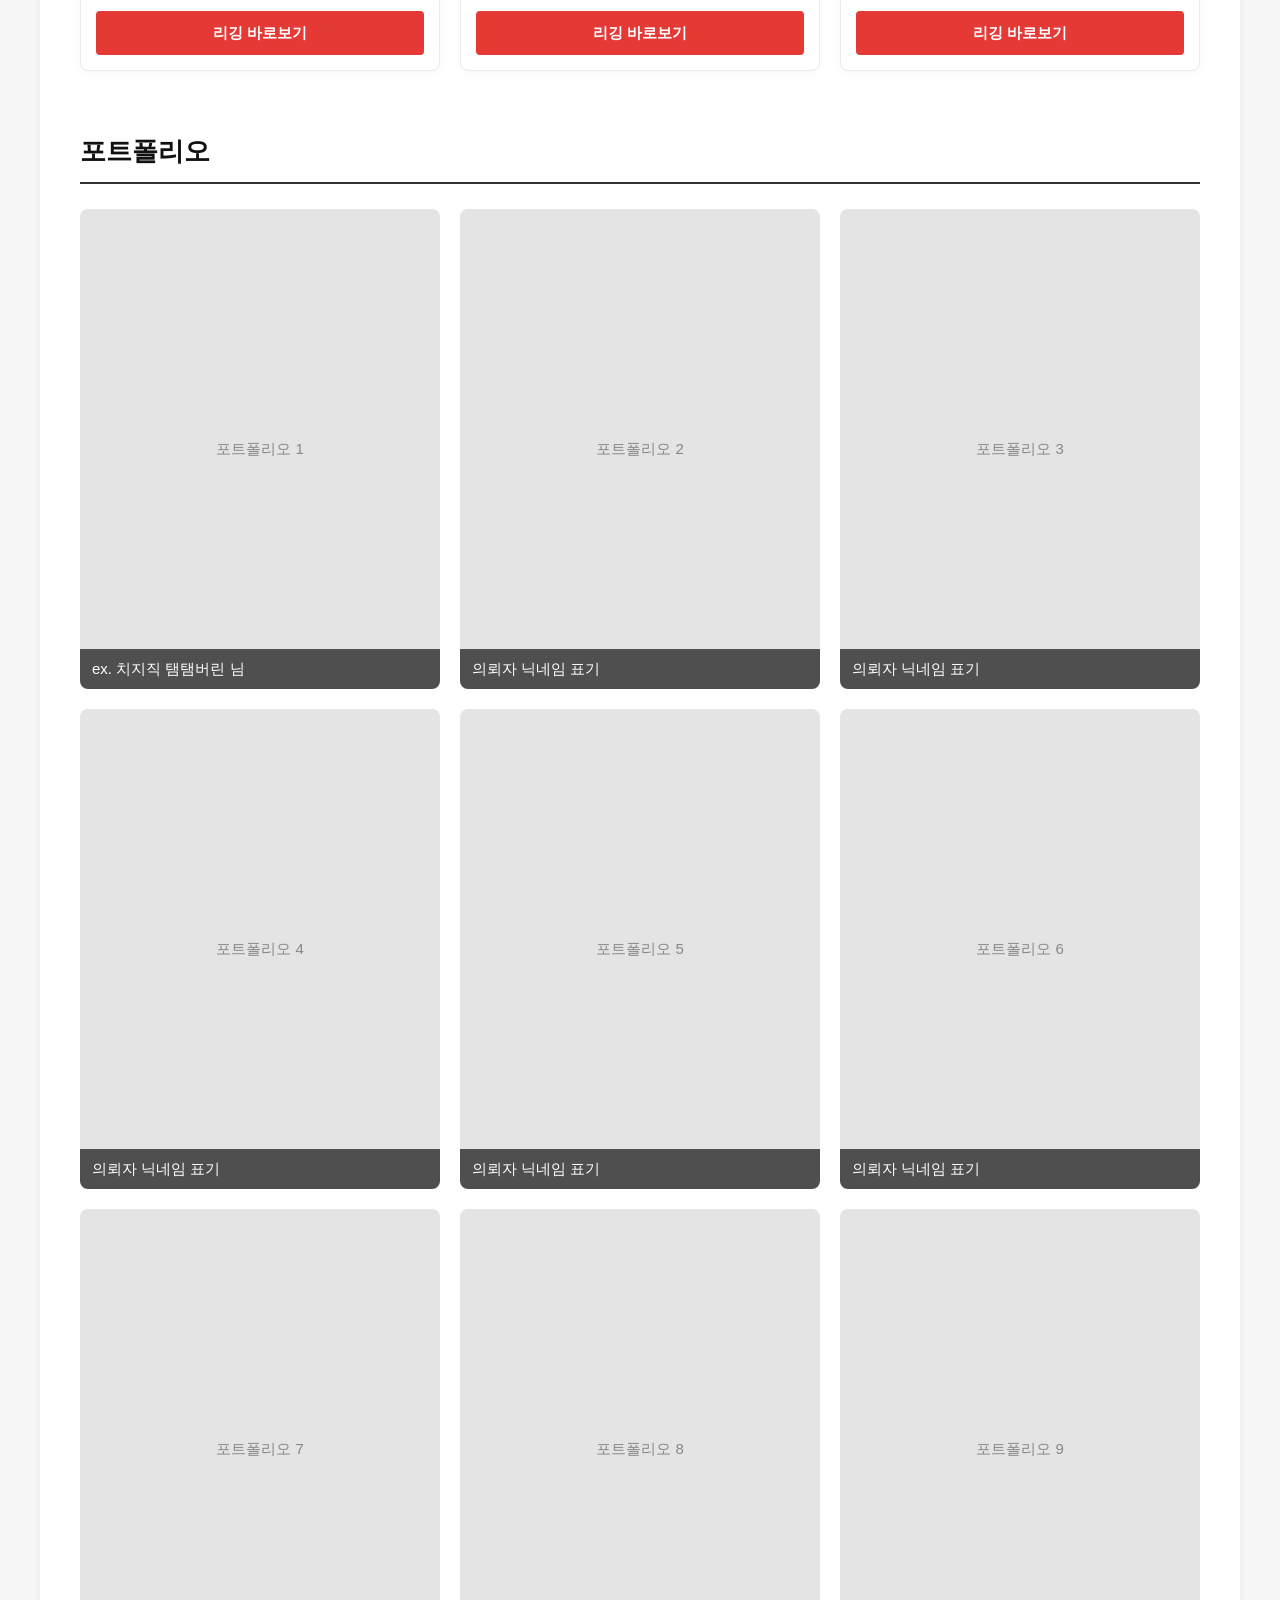
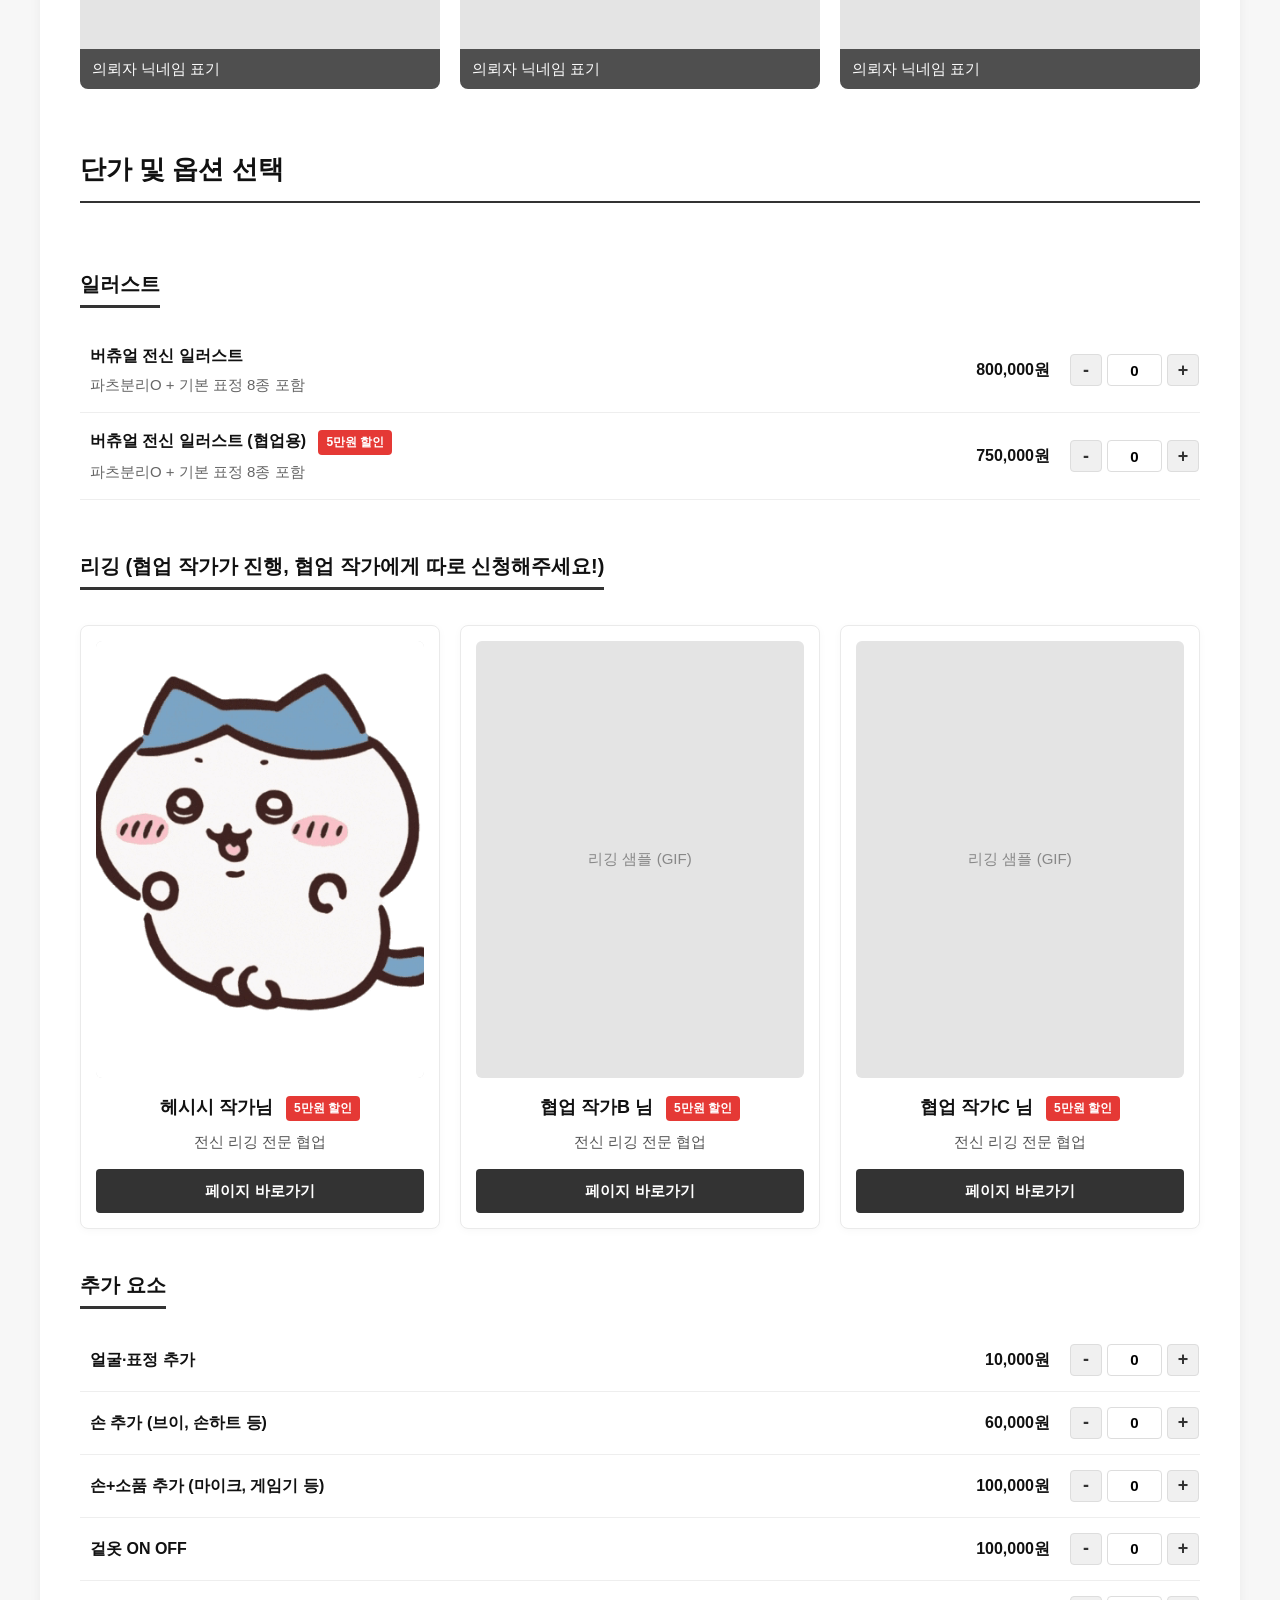
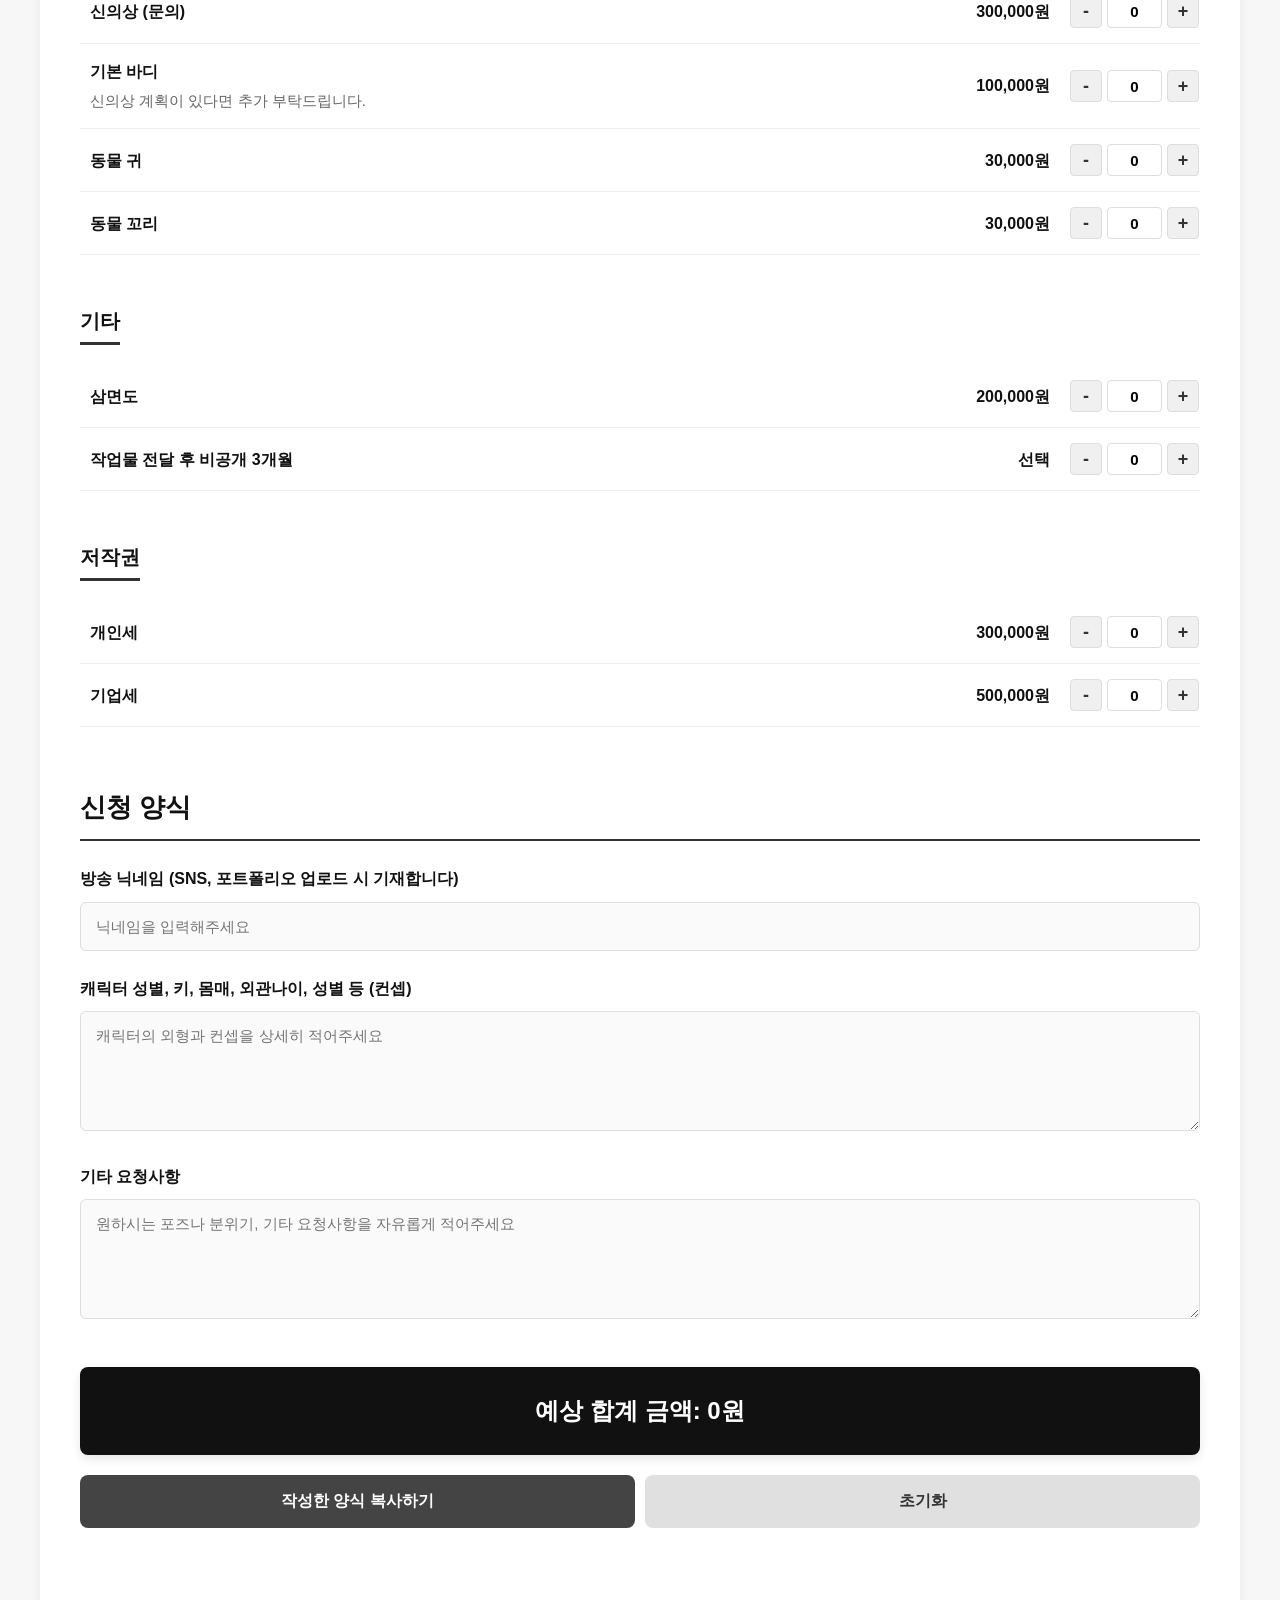
==== commit fdda9c9a: "Update index_v1.html" ====
--- a/index_v1.html
+++ b/index_v1.html
@@ -329,7 +329,7 @@
                     <img src="rigging_sample1.gif" alt="리깅 샘플 1" onerror="this.style.display='none'">
                 </div>
                 <div class="rigging-info">
-                    <h4>헤시시 님 <span class="badge">5만원 할인</span></h4>
+                    <h4>헤시시 작가님 <span class="badge">5만원 할인</span></h4>
                     <p>전신 리깅 전문 협업</p>
                     <a href="#" target="_blank" class="btn-collab">페이지 바로가기</a>
                 </div>
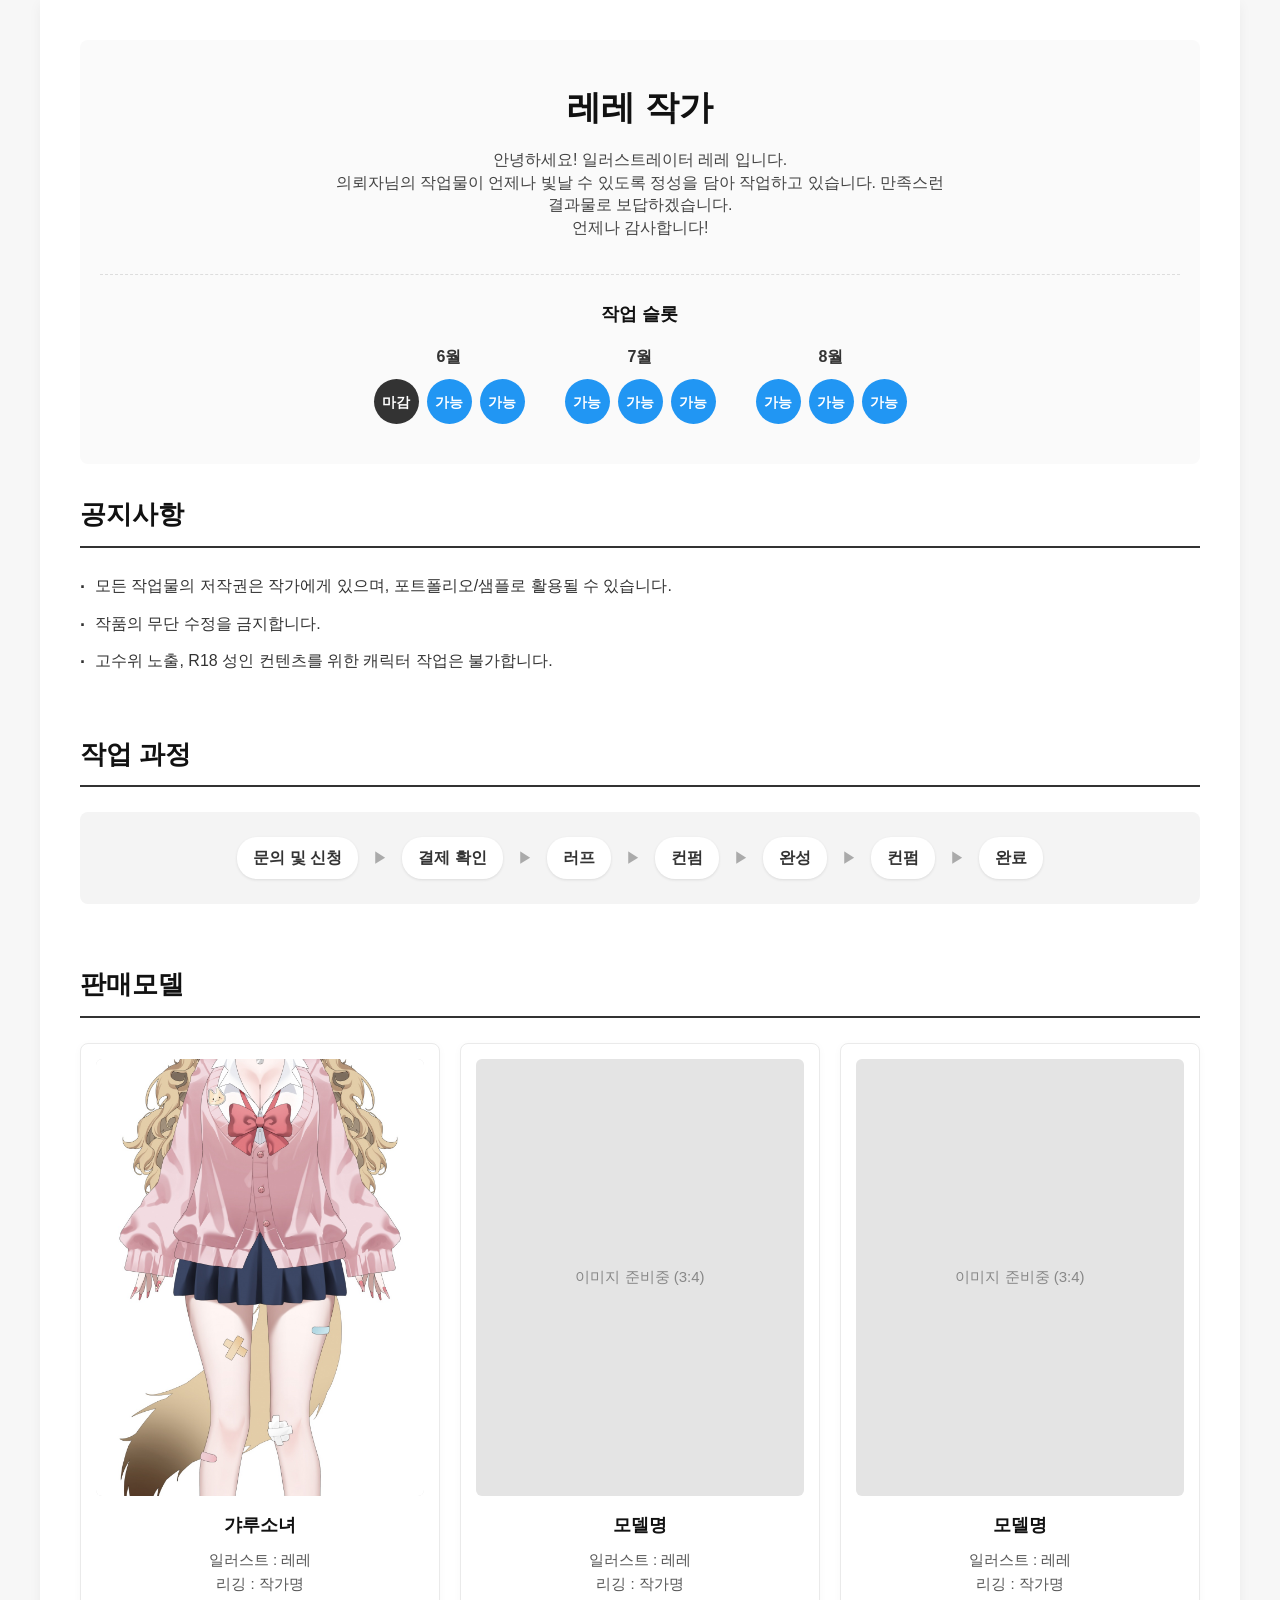
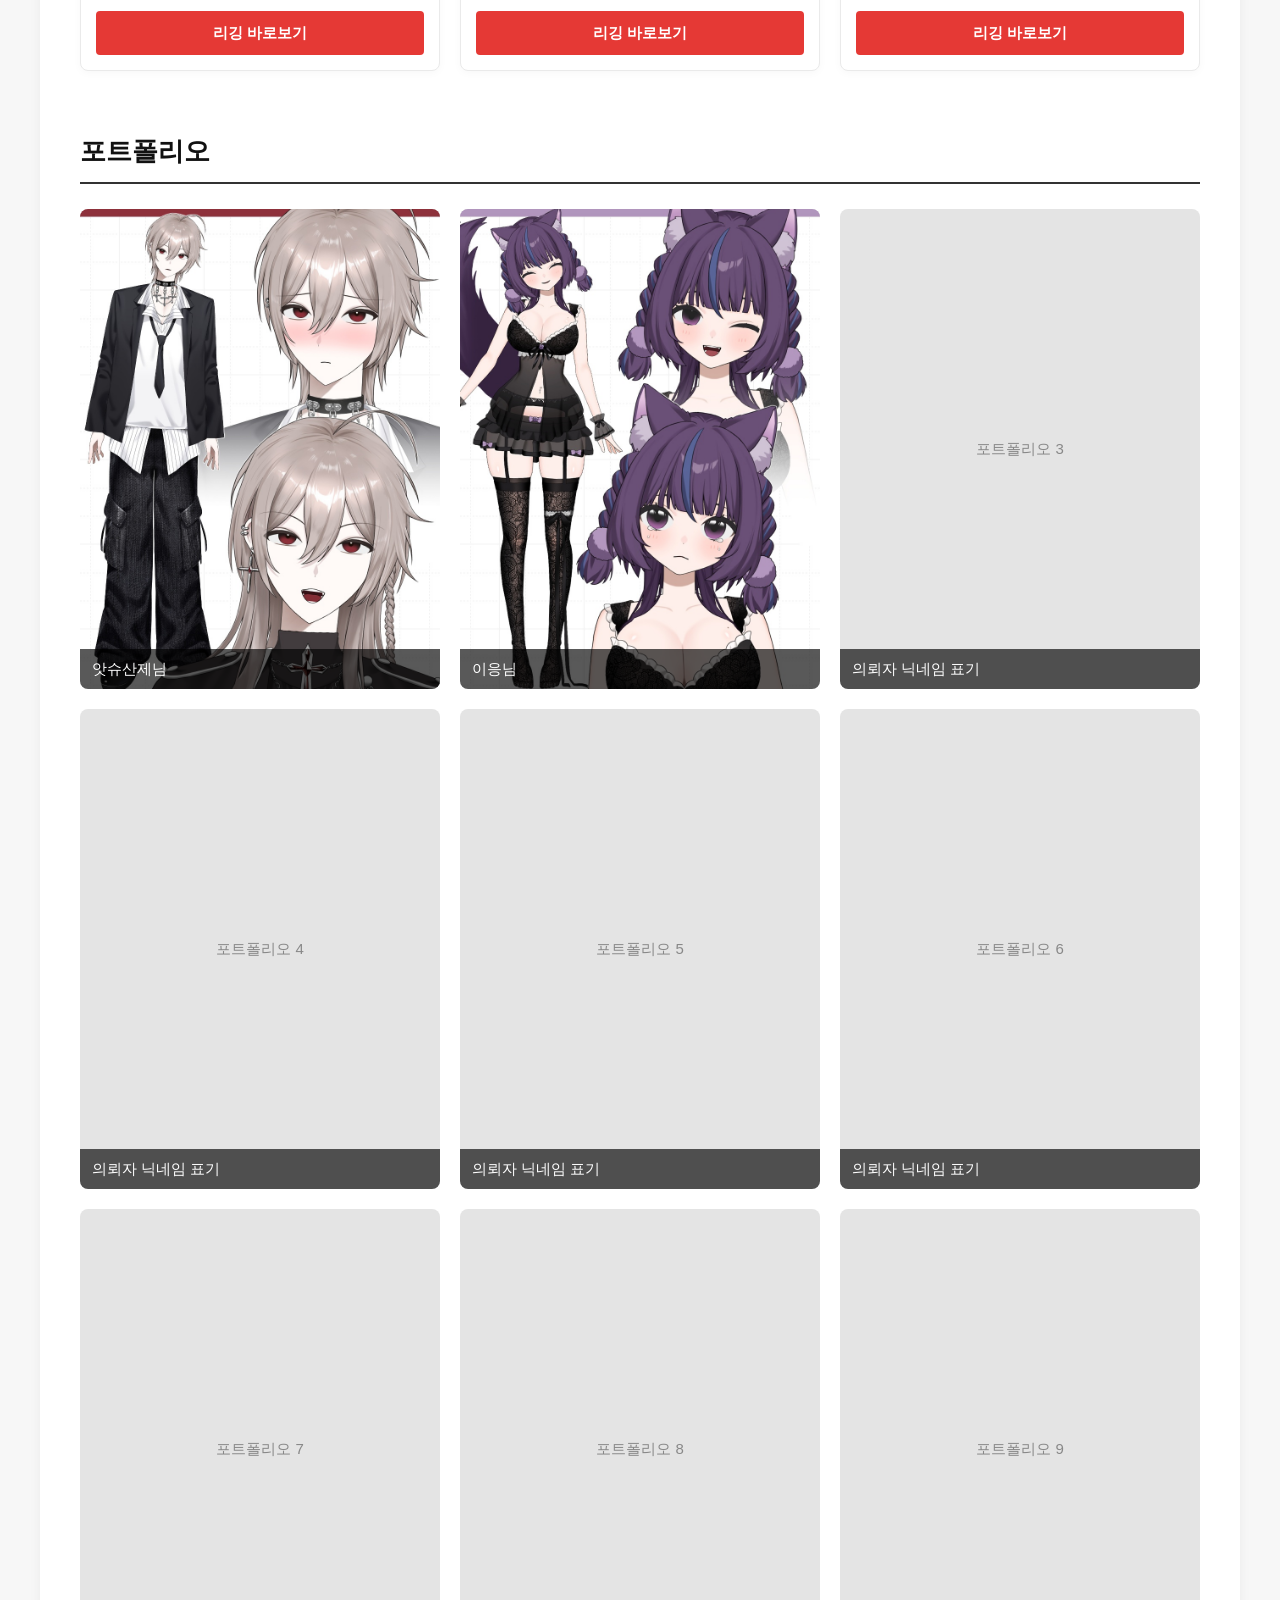
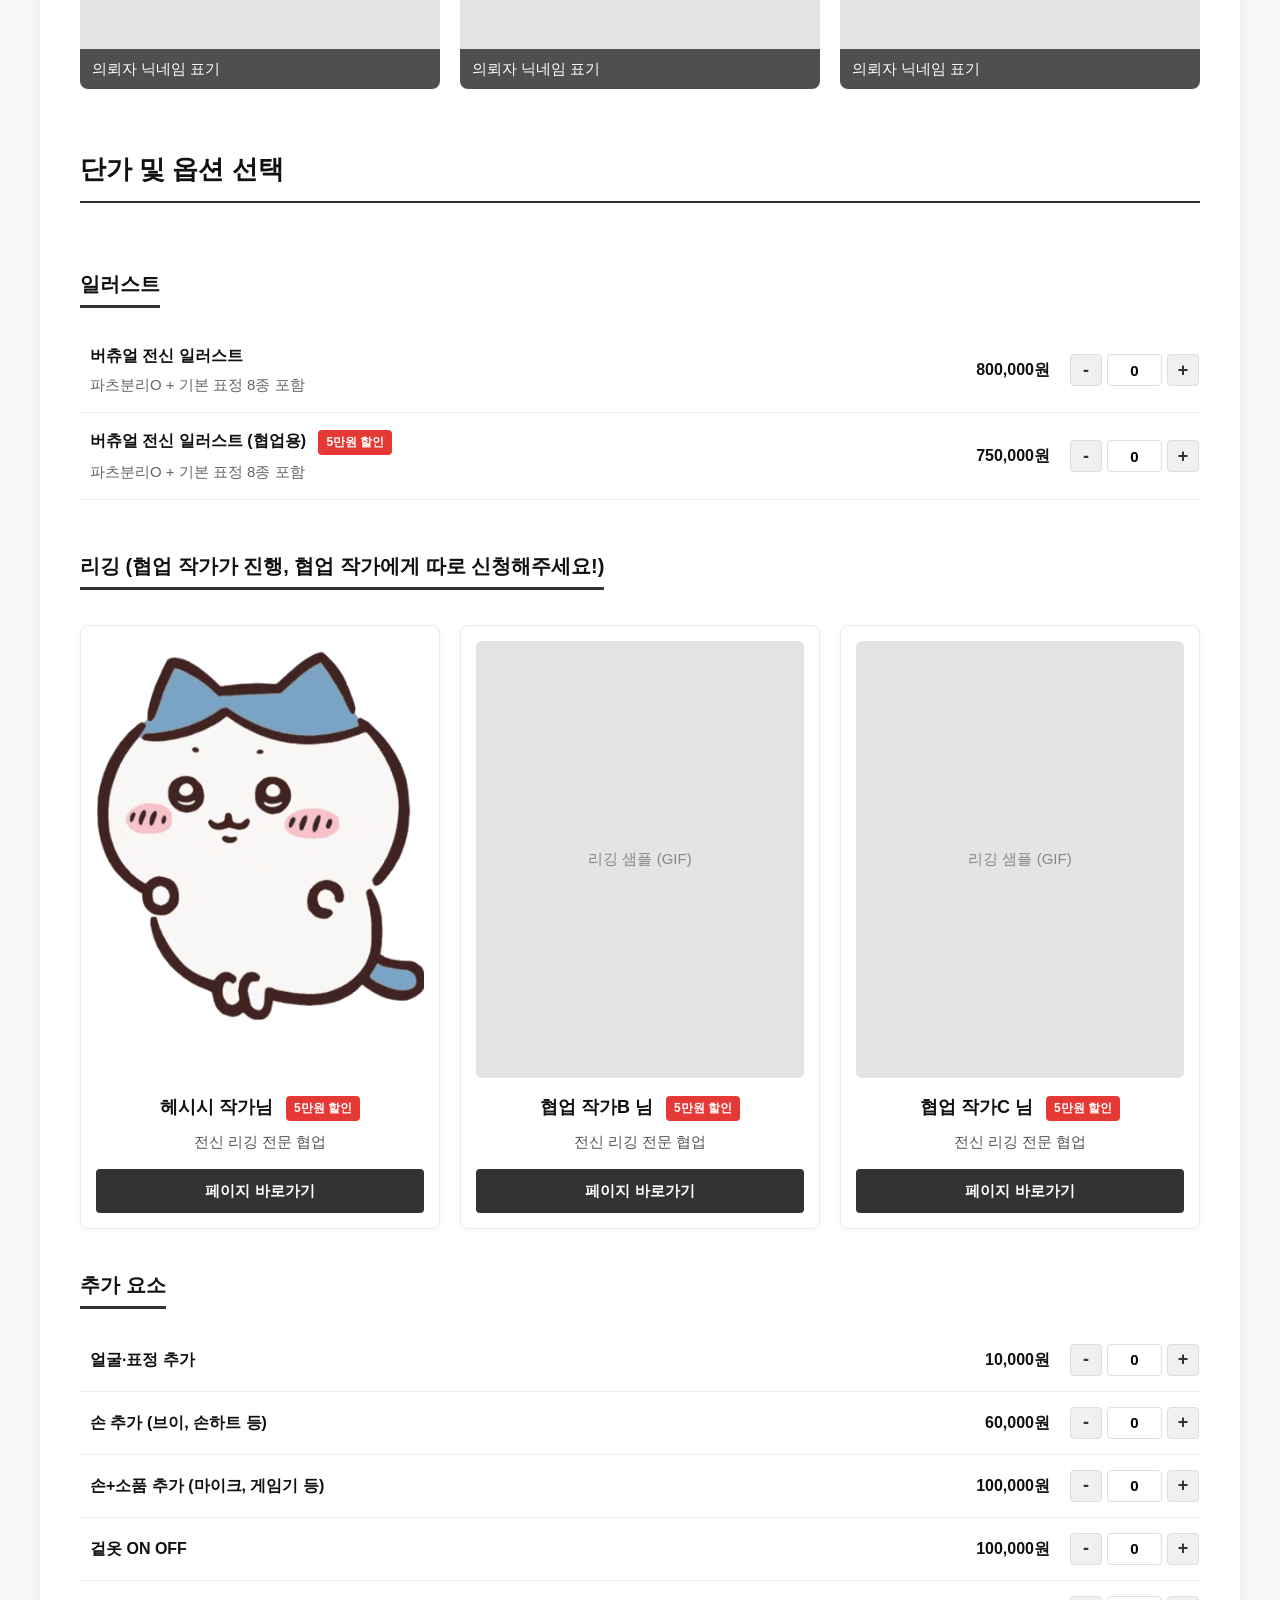
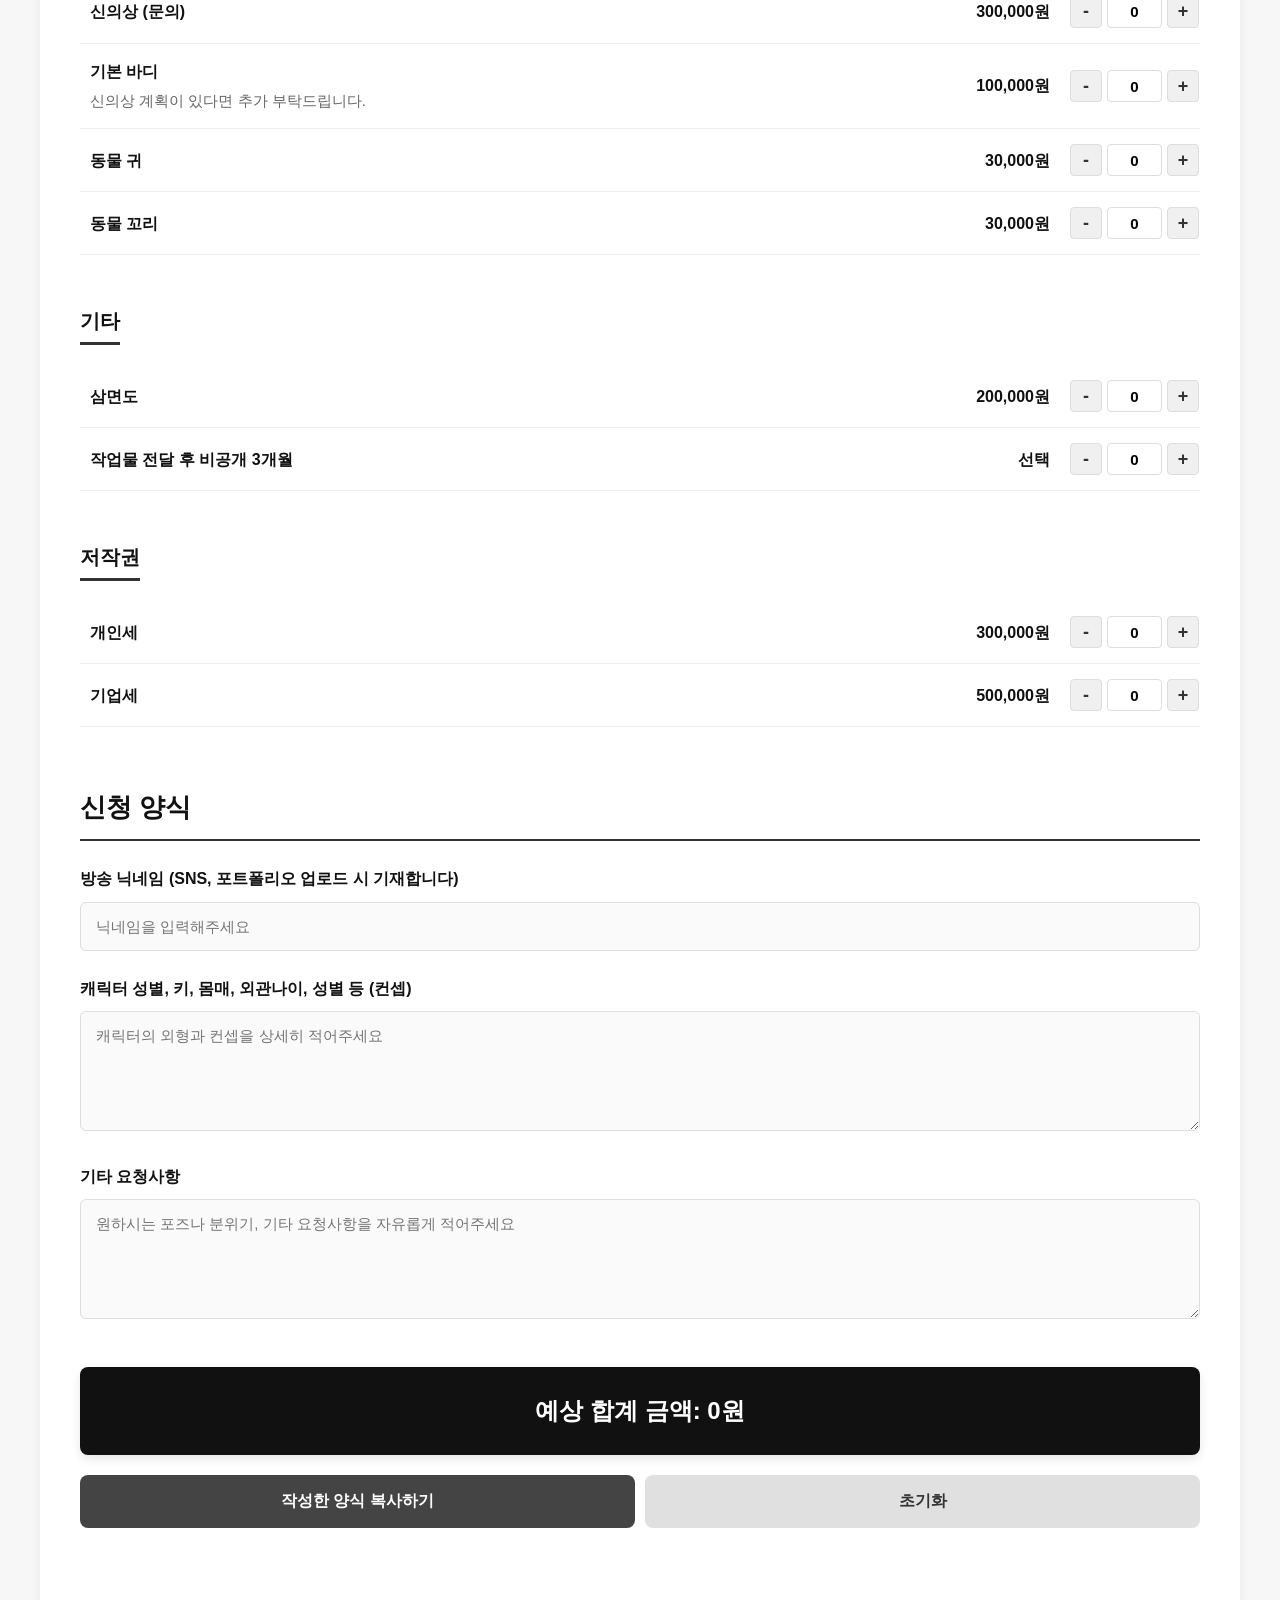
==== commit 2917c986: "Update index_v1.html" ====
--- a/index_v1.html
+++ b/index_v1.html
@@ -235,12 +235,12 @@
             <div class="portfolio-item">
                 <span>포트폴리오 1</span>
                 <img src="portfolio1.jpg" alt="포트폴리오 1" onerror="this.style.display='none'">
-                <div class="portfolio-client-tag">ex. 치지직 탬탬버린 님</div>
+                <div class="portfolio-client-tag">앗슈산제님</div>
             </div>
             <div class="portfolio-item">
                 <span>포트폴리오 2</span>
                 <img src="portfolio2.jpg" alt="포트폴리오 2" onerror="this.style.display='none'">
-                <div class="portfolio-client-tag">의뢰자 닉네임 표기</div>
+                <div class="portfolio-client-tag">이응님</div>
             </div>
             <div class="portfolio-item">
                 <span>포트폴리오 3</span>
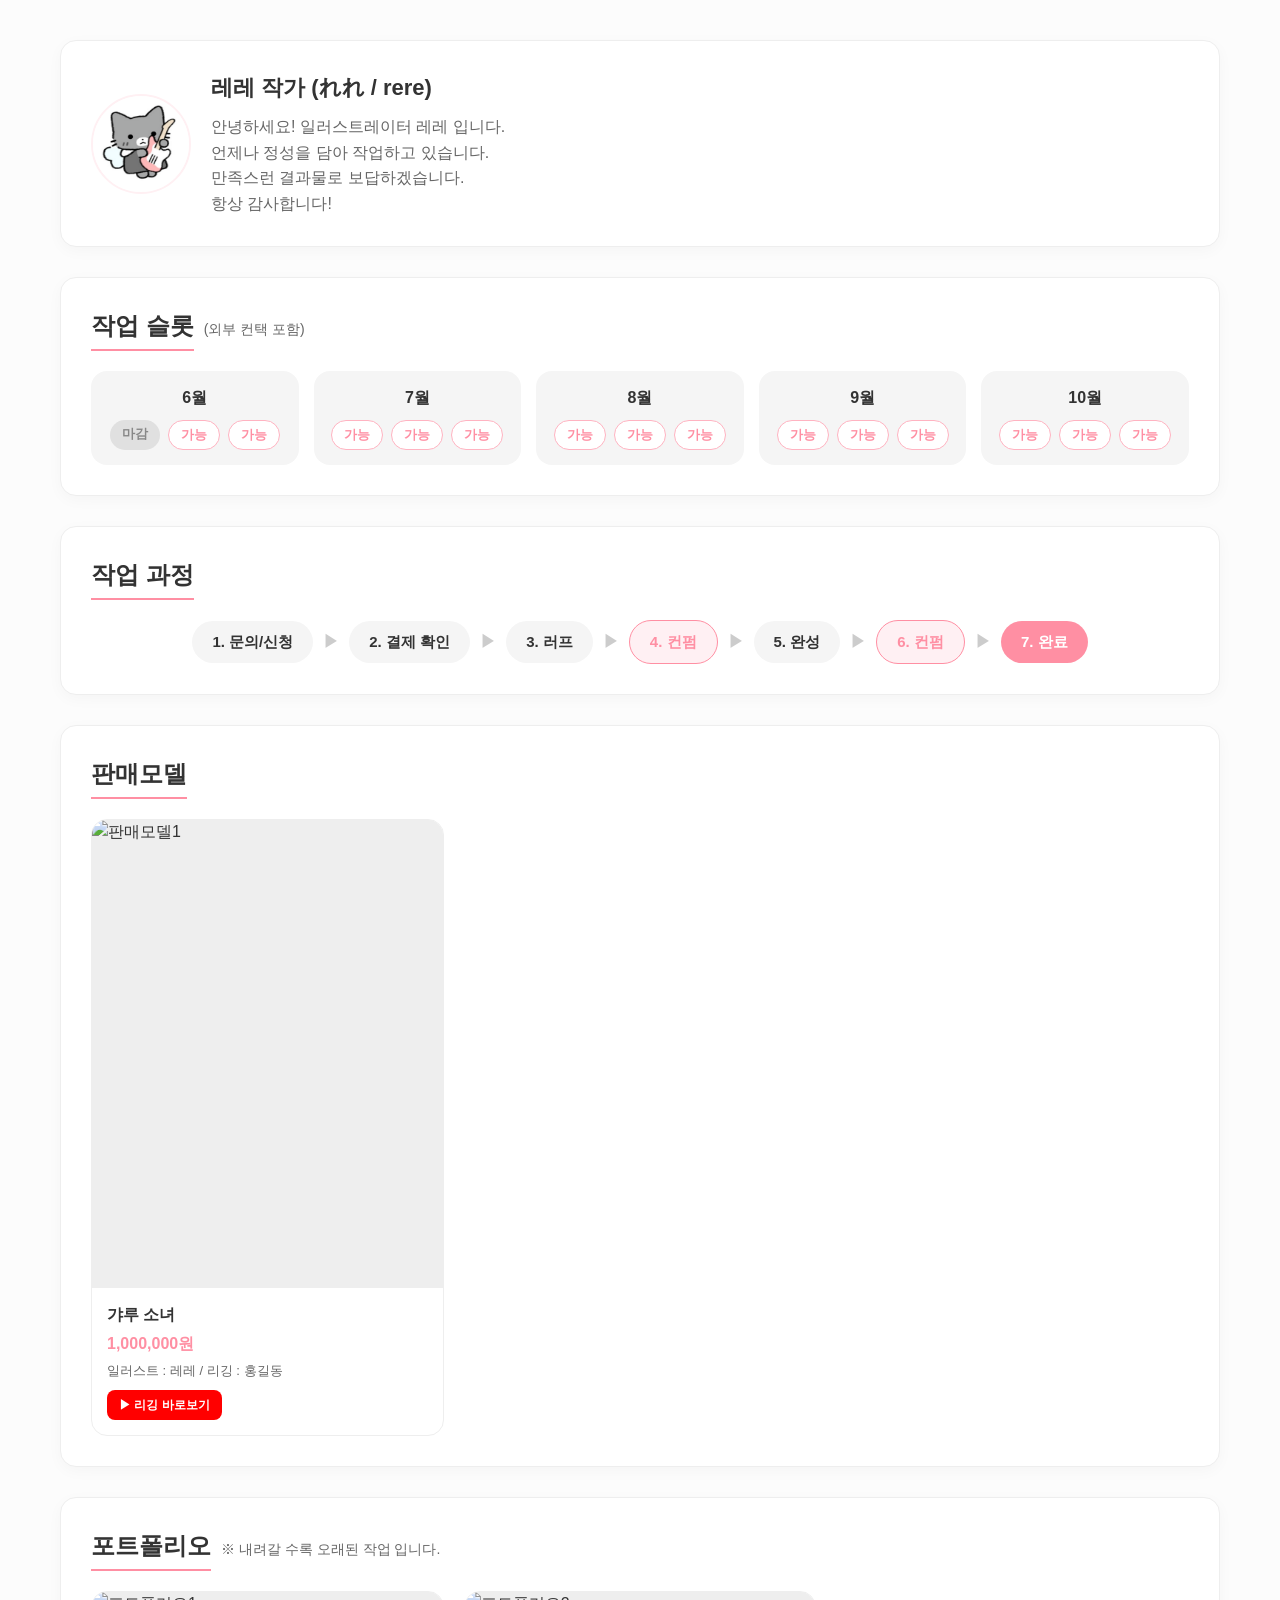
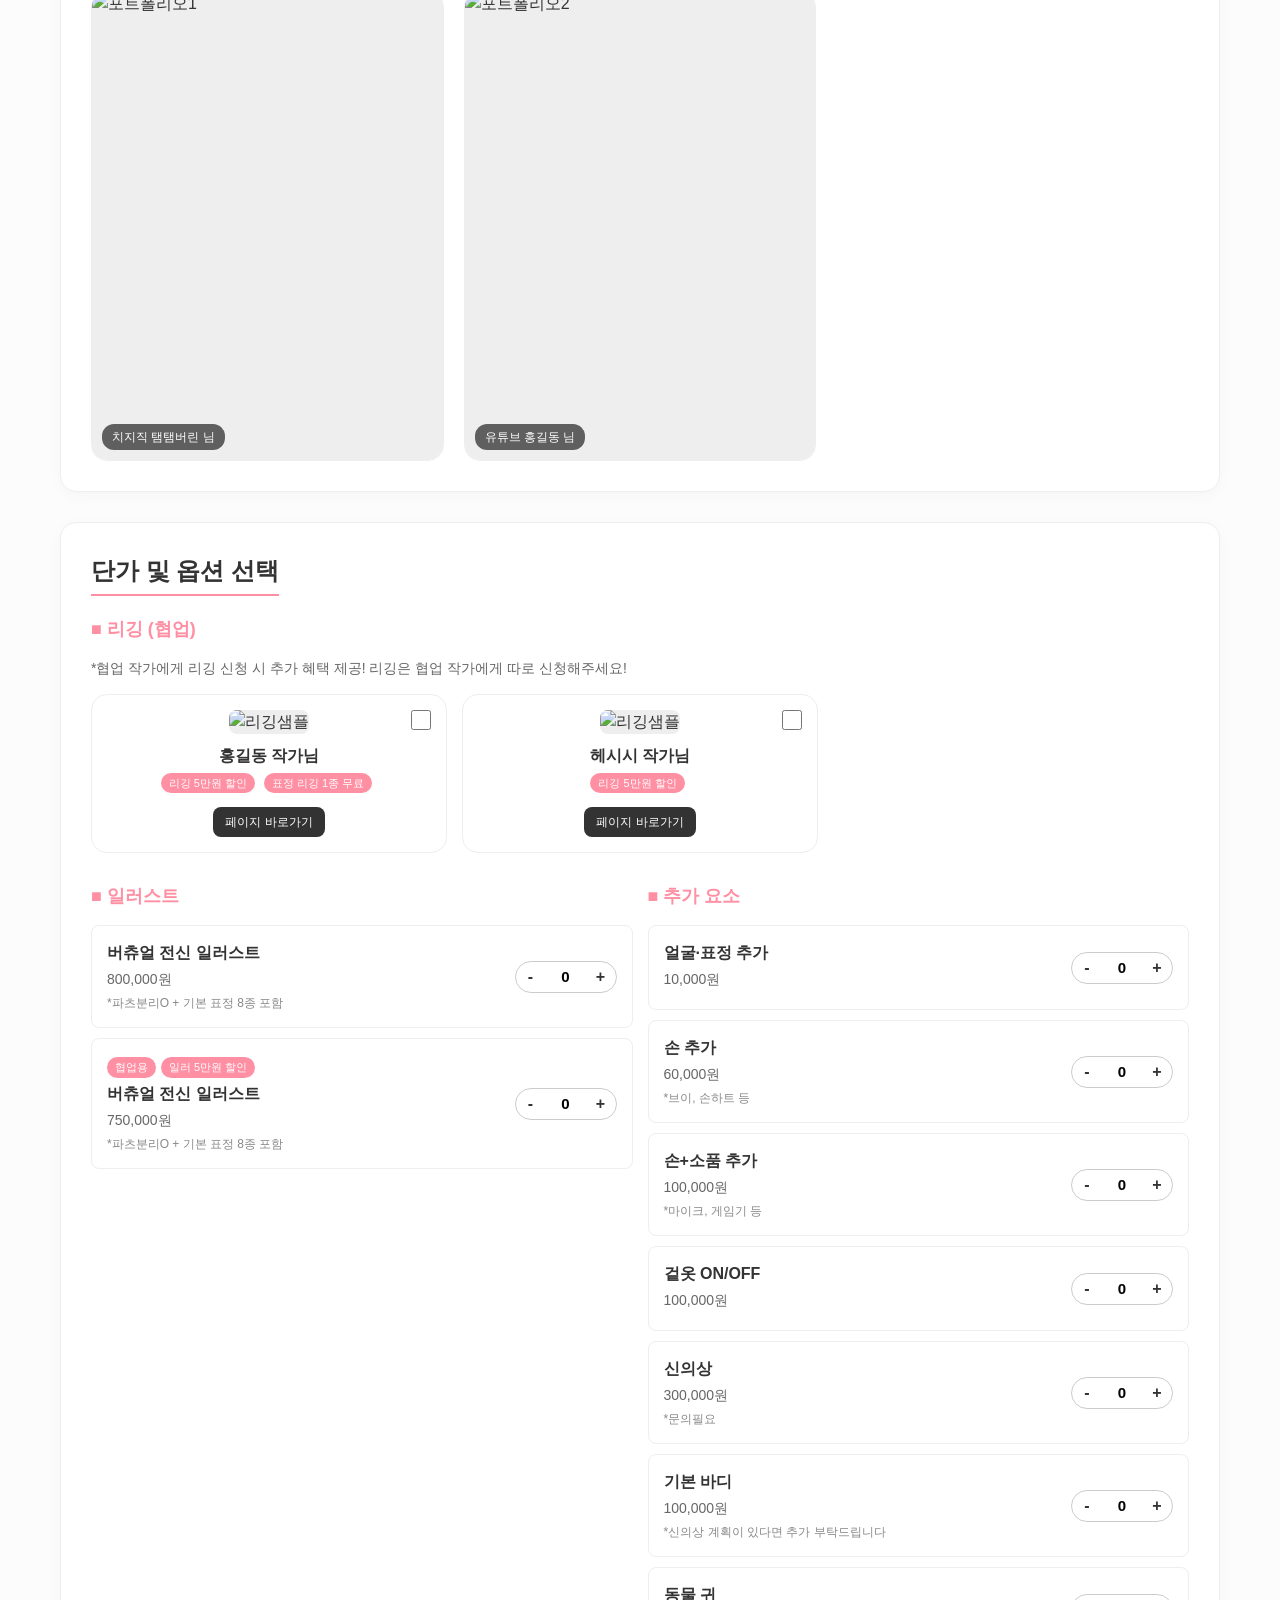
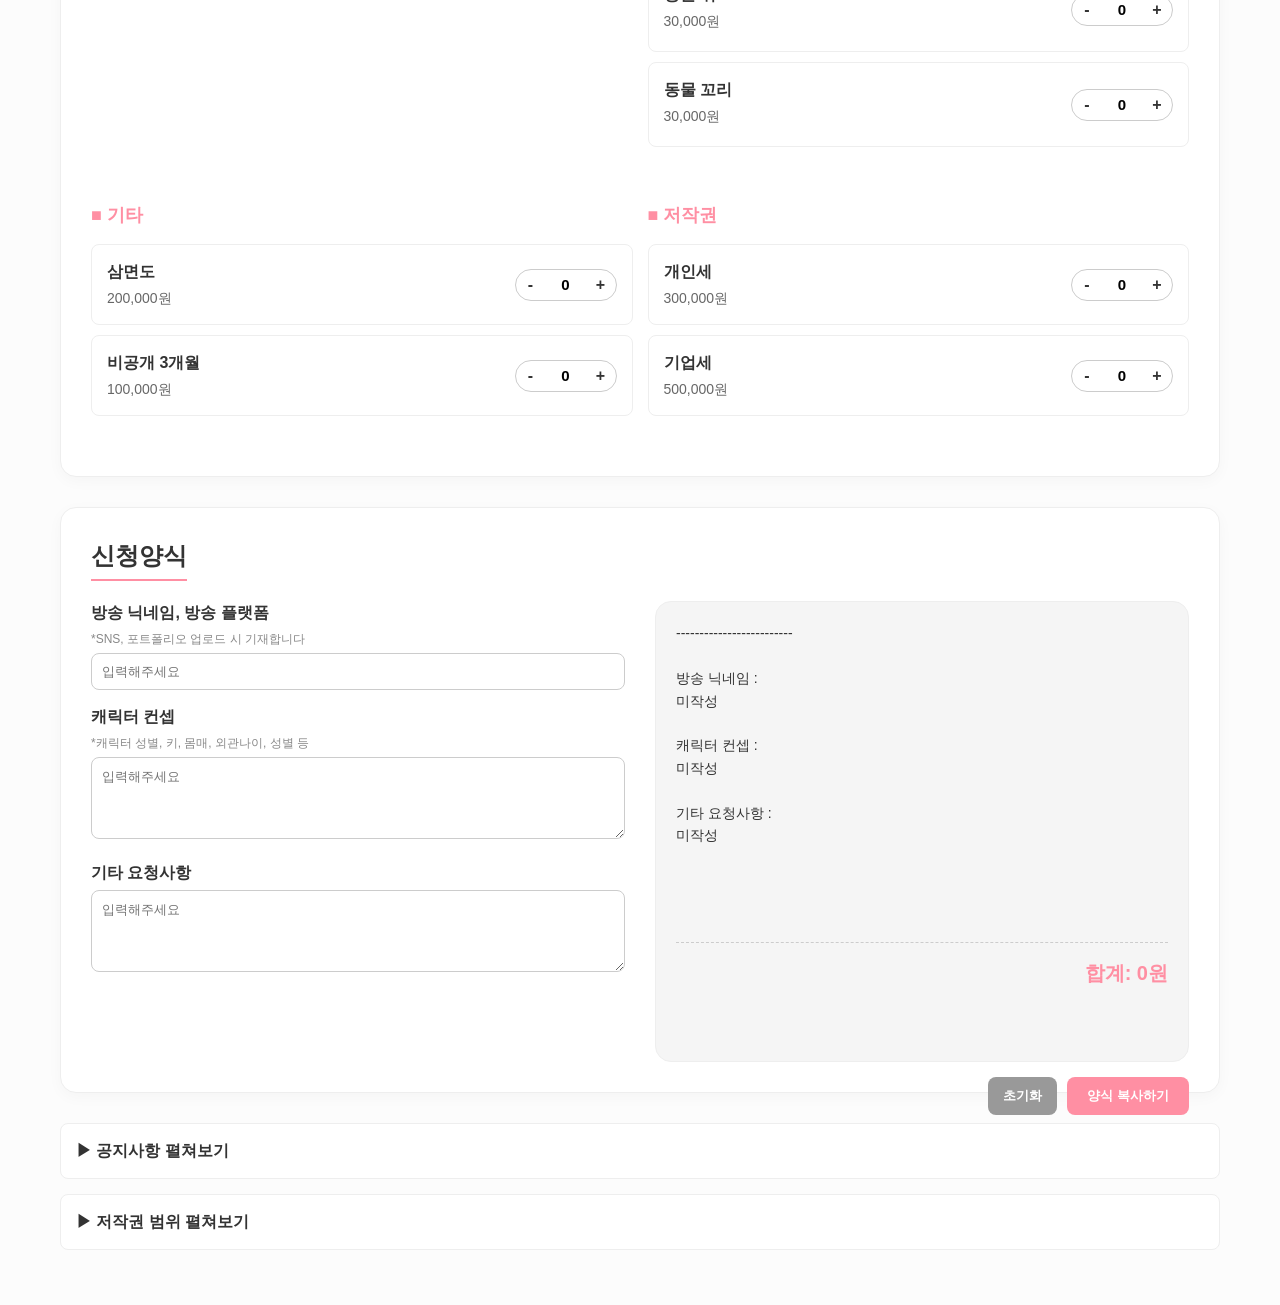
==== commit 595b2fde: "Update index_v1.html" ====
--- a/index_v1.html
+++ b/index_v1.html
@@ -1,572 +1,631 @@
 <!DOCTYPE html>
 <html lang="ko">
 <head>
-    <meta charset="UTF-8">
-    <meta name="viewport" content="width=device-width, initial-scale=1.0">
-    <title>레레 작가 커미션</title>
-    <style>
-        /* === 기본 스타일 & 폰트 === */
-        * { box-sizing: border-box; margin: 0; padding: 0; font-family: 'Pretendard', -apple-system, sans-serif; }
-        body { background-color: #f7f7f7; color: #333; line-height: 1.6; font-size: 16px; }
-        
-        /* === 레이아웃 === */
-        .container { max-width: 1200px; margin: 0 auto; background-color: #fff; padding: 40px; box-shadow: 0 4px 12px rgba(0,0,0,0.05); }
-        .section { margin-bottom: 60px; }
-        h2 { font-size: 26px; margin-bottom: 25px; padding-bottom: 10px; border-bottom: 2px solid #333; color: #111; }
-        
-        /* 카테고리 타이틀 디자인 수정 (ㅣ모양 제거 및 하단 포인트 선 추가) */
-        h3.category-title { font-size: 20px; margin: 40px 0 20px 0; color: #111; position: relative; padding-bottom: 8px; display: inline-block; }
-        h3.category-title::after { content: ''; position: absolute; left: 0; bottom: 0; width: 100%; height: 3px; background-color: #333; }
-        
-        /* === 프로필 및 헤더 === */
-        .header { text-align: center; margin-bottom: 30px; padding: 40px 20px; background-color: #fafafa; border-radius: 8px; }
-        .header h1 { font-size: 34px; font-weight: bold; margin-bottom: 15px; color: #111; }
-        /* 소개말 행간 축소 조절 */
-        .header p { font-size: 16px; color: #444; max-width: 650px; margin: 0 auto; word-break: keep-all; line-height: 1.4; }
-        
-        /* === 슬롯 현황 === */
-        .slots-box { margin-top: 35px; padding-top: 25px; border-top: 1px dashed #ddd; text-align: center; }
-        .slots-main-title { font-size: 18px; font-weight: bold; color: #111; margin-bottom: 15px; }
-        .slots-container { display: flex; justify-content: center; gap: 40px; flex-wrap: wrap; }
-        .month-group { text-align: center; }
-        .month-title { font-weight: bold; margin-bottom: 10px; font-size: 16px; color: #333; }
-        .slot-dots { display: flex; gap: 8px; justify-content: center; }
-        .dot { width: 45px; height: 45px; border-radius: 50%; display: inline-flex; align-items: center; justify-content: center; font-size: 14px; font-weight: bold; color: #fff; background-color: #2196F3; }
-        .dot.closed { background-color: #333; } /* 마감된 슬롯 색상 */
-        
-        /* === 리스트 (공지사항 & 작업과정) === */
-        ul.notice-list { list-style: none; padding: 0; }
-        ul.notice-list li { margin-bottom: 12px; padding-left: 15px; position: relative; color: #333; font-size: 16px; }
-        ul.notice-list li::before { content: "·"; position: absolute; left: 0; top: 0; font-weight: bold; font-size: 18px; }
-        
-        .process-flow { display: flex; flex-wrap: wrap; gap: 10px; justify-content: center; align-items: center; background: #f4f4f4; padding: 25px; border-radius: 8px; font-weight: bold; color: #333; font-size: 16px; }
-        .process-step { display: inline-flex; align-items: center; background: #fff; padding: 8px 16px; border-radius: 20px; box-shadow: 0 1px 3px rgba(0,0,0,0.1); }
-        .process-arrow { margin: 0 5px; color: #aaa; font-size: 14px; }
-        
-        /* === 판매모델 (회색 가이드 박스 형태 보완) === */
-        .model-grid { display: grid; grid-template-columns: repeat(3, 1fr); gap: 20px; }
-        .model-item { background: #fff; border: 1px solid #eaeaea; border-radius: 8px; padding: 15px; text-align: center; box-shadow: 0 2px 8px rgba(0,0,0,0.03); transition: transform 0.2s; }
-        .model-item:hover { transform: translateY(-5px); }
-        /* 포트폴리오처럼 이미지가 안 들어와도 크기 가늠이 가도록 3:4 회색 가이드박스 설정 */
-        .model-thumb-box { width: 100%; aspect-ratio: 3 / 4; background-color: #e4e4e4; border-radius: 6px; margin-bottom: 15px; display: flex; align-items: center; justify-content: center; color: #888; font-size: 15px; overflow: hidden; position: relative; }
-        .model-item img { width: 100%; height: 100%; object-fit: cover; position: absolute; left: 0; top: 0; }
-        .model-item h4 { font-size: 18px; margin-bottom: 8px; color: #111; font-weight: bold; }
-        .model-item p { font-size: 15px; color: #555; margin-bottom: 15px; line-height: 1.6; }
-        .btn-link { display: inline-block; padding: 10px 20px; background-color: #e53935; color: #fff; text-decoration: none; border-radius: 4px; font-size: 15px; font-weight: bold; transition: background 0.2s; width: 100%; box-sizing: border-box; }
-        .btn-link:hover { background-color: #c62828; }
-        
-        /* === 포트폴리오 (의뢰자 이름 텍스트 라벨 추가) === */
-        .portfolio-grid { display: grid; grid-template-columns: repeat(3, 1fr); gap: 20px; }
-        .portfolio-item { width: 100%; aspect-ratio: 3 / 4; background-color: #e4e4e4; border-radius: 8px; overflow: hidden; position: relative; display: flex; align-items: center; justify-content: center; color: #888; font-size: 15px; }
-        .portfolio-item img { width: 100%; height: 100%; object-fit: cover; position: absolute; left: 0; top: 0; }
-        /* 왼쪽 아래 의뢰자 이름 적는 레이블 스타일 */
-        .portfolio-client-tag { position: absolute; bottom: 0; left: 0; width: 100%; background: rgba(0, 0, 0, 0.65); color: #fff; padding: 8px 12px; font-size: 15px; text-align: left; font-weight: 500; z-index: 10; box-sizing: border-box; }
-        
-        /* === 가격표 및 옵션 (단가 열 위치 일치 및 간격 통일) === */
-        .price-table { width: 100%; border-collapse: collapse; margin-bottom: 10px; table-layout: fixed; }
-        .price-table th, .price-table td { border-bottom: 1px solid #eee; padding: 15px 10px; vertical-align: middle; }
-        .price-table td:nth-child(1) { text-align: left; }
-        /* 단가가 명확히 정렬되도록 고정 너비와 우측 정렬 지정 */
-        .price-table td:nth-child(2) { text-align: right; width: 140px; }
-        .price-table td:nth-child(3) { width: 140px; text-align: right; }
-        
-        .item-name { font-size: 16px; font-weight: bold; color: #111; }
-        .item-desc { font-size: 15px; color: #666; display: block; margin-top: 5px; font-weight: normal; }
-        .item-price { font-size: 16px; font-weight: bold; color: #111; white-space: nowrap; }
-        
-        /* 배너(스티커) 스타일 */
-        .badge { display: inline-block; background-color: #e53935; color: #fff; font-size: 12px; padding: 3px 8px; border-radius: 4px; font-weight: bold; margin-left: 8px; vertical-align: middle; }
-        
-        /* 수량 조절 버튼 */
-        .qty-control { display: inline-flex; align-items: center; }
-        .qty-control button { width: 32px; height: 32px; background-color: #f0f0f0; color: #333; border: 1px solid #ddd; cursor: pointer; font-size: 18px; border-radius: 4px; display: flex; align-items: center; justify-content: center; font-weight: bold; }
-        .qty-control button:hover { background-color: #e4e4e4; }
-        .qty-control input { width: 55px; height: 32px; text-align: center; border: 1px solid #ddd; margin: 0 5px; border-radius: 4px; font-size: 15px; font-weight: bold; }
-        
-        /* input number의 상하 화살표(스피너) 숨기기 */
-        input[type="number"]::-webkit-outer-spin-button,
-        input[type="number"]::-webkit-inner-spin-button { -webkit-appearance: none; margin: 0; }
-        input[type="number"] { -moz-appearance: textfield; }
-
-        /* === 리깅 (협업) 카드 디자인 대수정 - 세로형 한줄에 3개 구조 === */
-        .rigging-grid { display: grid; grid-template-columns: repeat(3, 1fr); gap: 20px; margin-top: 15px; }
-        .rigging-card { background: #fff; border: 1px solid #eaeaea; border-radius: 8px; padding: 15px; text-align: center; box-shadow: 0 2px 8px rgba(0,0,0,0.03); transition: transform 0.2s; }
-        .rigging-card:hover { transform: translateY(-5px); }
-        /* 상반신/전신이 모두 중요하므로 세로형 3:4 박스 가이드 보완 */
-        .rigging-thumb-box { width: 100%; aspect-ratio: 3 / 4; background-color: #e4e4e4; border-radius: 6px; margin-bottom: 15px; display: flex; align-items: center; justify-content: center; color: #888; font-size: 15px; overflow: hidden; position: relative; }
-        .rigging-card img { width: 100%; height: 100%; object-fit: cover; position: absolute; left: 0; top: 0; }
-        .rigging-info h4 { font-size: 18px; margin-bottom: 8px; color: #111; font-weight: bold; }
-        .rigging-info p { font-size: 15px; color: #555; margin-bottom: 15px; line-height: 1.6; }
-        .btn-collab { display: inline-block; padding: 10px 20px; background-color: #333; color: #fff; text-decoration: none; border-radius: 4px; font-size: 15px; font-weight: bold; transition: background 0.2s; width: 100%; box-sizing: border-box; }
-        .btn-collab:hover { background-color: #000; }
-        
-        /* === 신청 양식 === */
-        .form-group { margin-bottom: 25px; }
-        .form-group label { display: block; font-weight: bold; margin-bottom: 10px; color: #111; font-size: 16px; }
-        .form-group input, .form-group textarea { width: 100%; padding: 15px; border: 1px solid #ddd; border-radius: 6px; font-size: 15px; background-color: #fafafa; transition: border 0.2s; }
-        .form-group input:focus, .form-group textarea:focus { border-color: #333; outline: none; background-color: #fff; }
-        .form-group textarea { resize: vertical; min-height: 120px; }
-        
-        /* === 하단 합계 및 버튼 === */
-        .total-box { background-color: #111; color: #fff; padding: 25px; text-align: center; font-size: 24px; font-weight: bold; border-radius: 8px; margin-top: 40px; box-shadow: 0 4px 10px rgba(0,0,0,0.1); }
-        .action-buttons { display: flex; gap: 10px; margin-top: 20px; }
-        .btn { flex: 1; padding: 16px; border: none; font-size: 16px; font-weight: bold; cursor: pointer; border-radius: 8px; transition: 0.2s; }
-        .btn-copy { background-color: #444; color: #fff; }
-        .btn-copy:hover { background-color: #111; }
-        .btn-reset { background-color: #e0e0e0; color: #333; }
-        .btn-reset:hover { background-color: #d0d0d0; }
-
-        /* 모바일 반응형 */
-        @media (max-width: 768px) {
-            .container { padding: 20px; }
-            .portfolio-grid, .model-grid, .rigging-grid { grid-template-columns: repeat(1, 1fr); }
-            .slots-container { gap: 20px; }
-            .price-table td:nth-child(2) { width: 100px; }
-            .price-table td:nth-child(3) { width: 110px; }
-            .qty-control button { width: 28px; height: 28px; font-size: 14px; }
-            .qty-control input { width: 40px; height: 28px; font-size: 14px; }
-            .process-arrow { margin: 0 3px; font-size: 12px; }
-        }
-    </style>
+<meta charset="UTF-8">
+<meta name="viewport" content="width=device-width, initial-scale=1.0">
+<title>레레 작가 커미션</title>
+<style>
+    /* 폰트 및 기본 설정 */
+    @font-face {
+        font-family: 'Pretendard';
+        src: url('https://cdn.jsdelivr.net/gh/Project-Noonnu/noonfonts_2107@1.1/Pretendard-Regular.woff') format('woff');
+        font-weight: 400;
+        font-style: normal;
+    }
+    @font-face {
+        font-family: 'Pretendard';
+        src: url('https://cdn.jsdelivr.net/gh/Project-Noonnu/noonfonts_2107@1.1/Pretendard-Bold.woff') format('woff');
+        font-weight: 700;
+        font-style: normal;
+    }
+
+    :root {
+        --bg-color: #ffffff;
+        --bg-sub: #fcfcfc;
+        --text-main: #333333;
+        --text-sub: #666666;
+        --pink-main: #ff8fa3;
+        --pink-light: #fff0f3;
+        --pink-border: #ffb3c1;
+        --gray-light: #f5f5f5;
+        --gray-border: #eeeeee;
+        --radius: 16px;
+        --radius-sm: 8px;
+    }
+
+    * { box-sizing: border-box; margin: 0; padding: 0; }
+    body { font-family: 'Pretendard', sans-serif; background-color: var(--bg-sub); color: var(--text-main); line-height: 1.5; }
+    .container { max-width: 1200px; margin: 0 auto; padding: 40px 20px; }
+    
+    /* 공통 섹션 스타일 */
+    section { background: var(--bg-color); border-radius: var(--radius); padding: 30px; margin-bottom: 30px; box-shadow: 0 4px 15px rgba(0,0,0,0.03); border: 1px solid var(--gray-border); }
+    h2.sec-title { font-size: 24px; font-weight: 700; margin-bottom: 20px; border-bottom: 2px solid var(--pink-main); display: inline-block; padding-bottom: 5px; }
+    .desc-text { font-size: 14px; color: var(--text-sub); margin-left: 10px; font-weight: normal; }
+
+    /* 작가 소개 */
+    .profile-sec { display: flex; align-items: center; gap: 20px; }
+    .profile-img { width: 100px; height: 100px; border-radius: 50%; object-fit: cover; border: 2px solid var(--pink-light); }
+    .profile-info h1 { font-size: 22px; margin-bottom: 10px; }
+    .profile-info p { color: var(--text-sub); line-height: 1.6; word-break: keep-all; }
+
+    /* 작업 슬롯 */
+    .slot-grid { display: grid; grid-template-columns: repeat(auto-fit, minmax(180px, 1fr)); gap: 15px; }
+    .slot-month { background: var(--gray-light); padding: 15px; border-radius: var(--radius); text-align: center; }
+    .slot-month h3 { margin-bottom: 10px; font-size: 16px; }
+    .slot-pills { display: flex; justify-content: center; gap: 8px; }
+    .pill { padding: 4px 12px; border-radius: 20px; font-size: 13px; font-weight: bold; }
+    .pill.open { background: #fff; border: 1px solid var(--pink-border); color: var(--pink-main); }
+    .pill.closed { background: #e0e0e0; color: #888; }
+
+    /* 작업 과정 */
+    .process-steps { display: flex; flex-wrap: wrap; gap: 10px; align-items: center; justify-content: center; }
+    .step { background: var(--gray-light); padding: 10px 20px; border-radius: 30px; font-size: 15px; font-weight: bold; }
+    .step.highlight { background: var(--pink-light); color: var(--pink-main); border: 1px solid var(--pink-main); }
+    .step.complete { background: var(--pink-main); color: #fff; }
+    .process-arrow { color: #ccc; font-weight: bold; }
+
+    /* 갤러리 (판매모델 / 포트폴리오) */
+    .gallery-grid { display: grid; grid-template-columns: repeat(3, 1fr); gap: 20px; }
+    .card { background: #fff; border: 1px solid var(--gray-border); border-radius: var(--radius); overflow: hidden; cursor: pointer; transition: transform 0.2s; position: relative; }
+    .card:hover { transform: translateY(-5px); box-shadow: 0 5px 15px rgba(255,143,163,0.2); border-color: var(--pink-border); }
+    .card-img-wrap { width: 100%; padding-top: 133.33%; /* 3:4 비율 */ position: relative; background: #eee; }
+    .card-img-wrap img { position: absolute; top: 0; left: 0; width: 100%; height: 100%; object-fit: cover; }
+    .client-name { position: absolute; bottom: 10px; left: 10px; background: rgba(0,0,0,0.6); color: #fff; padding: 4px 10px; border-radius: 12px; font-size: 12px; pointer-events: none; }
+    .card-info { padding: 15px; }
+    .card-title { font-weight: bold; font-size: 16px; margin-bottom: 5px; }
+    .card-price { color: var(--pink-main); font-weight: bold; margin-bottom: 5px; }
+    .card-authors { font-size: 13px; color: var(--text-sub); margin-bottom: 10px; }
+    .btn-youtube { display: inline-block; background: #ff0000; color: #fff; padding: 6px 12px; border-radius: var(--radius-sm); font-size: 12px; text-decoration: none; font-weight: bold; }
+
+    /* 확장 뷰어 (박스 내 확대) */
+    .expanded-view { display: none; background: #fff; border-radius: var(--radius); padding: 20px; border: 1px solid var(--gray-border); }
+    .btn-close-view { display: inline-block; padding: 8px 20px; background: var(--text-main); color: #fff; border-radius: var(--radius-sm); cursor: pointer; font-weight: bold; margin-bottom: 20px; border: none; }
+    .expanded-imgs { display: flex; flex-direction: column; gap: 20px; align-items: center; }
+    .expanded-imgs img { max-width: 100%; border-radius: var(--radius-sm); }
+
+    /* 단가 및 옵션 */
+    .option-section { margin-bottom: 30px; }
+    .option-title { font-size: 18px; font-weight: bold; margin-bottom: 15px; color: var(--pink-main); }
+    .option-grid { display: grid; grid-template-columns: 1fr 1fr; gap: 15px; }
+    
+    .opt-item { background: #fff; border: 1px solid var(--gray-border); border-radius: var(--radius-sm); padding: 15px; display: flex; justify-content: space-between; align-items: center; transition: 0.3s; }
+    .opt-item.active { border: 2px solid var(--pink-main); background-color: var(--pink-light); }
+    
+    .opt-info { flex: 1; padding-right: 15px; }
+    .opt-name { font-weight: bold; font-size: 16px; margin-bottom: 4px; }
+    .opt-price { color: var(--text-sub); font-size: 14px; }
+    .opt-desc { font-size: 12px; color: #888; margin-top: 4px; }
+    .opt-tag { display: inline-block; background: var(--pink-main); color: #fff; padding: 2px 8px; border-radius: 12px; font-size: 11px; margin-right: 5px; margin-bottom: 4px; }
+    
+    /* 수량 조절 버튼 */
+    .qty-wrap { display: flex; align-items: center; background: #fff; border: 1px solid #ccc; border-radius: 20px; overflow: hidden; }
+    .qty-btn { background: none; border: none; width: 30px; height: 30px; cursor: pointer; font-size: 16px; font-weight: bold; color: var(--text-main); }
+    .qty-btn:hover { background: var(--gray-light); }
+    .qty-input { width: 40px; text-align: center; border: none; font-size: 15px; font-weight: bold; outline: none; -moz-appearance: textfield; }
+    .qty-input::-webkit-outer-spin-button, .qty-input::-webkit-inner-spin-button { -webkit-appearance: none; margin: 0; }
+
+    /* 리깅 협업 작가 카드 */
+    .rigger-grid { display: grid; grid-template-columns: repeat(3, 1fr); gap: 15px; margin-bottom: 20px; }
+    .rigger-card { position: relative; background: #fff; border: 1px solid var(--gray-border); border-radius: var(--radius); padding: 15px; text-align: center; cursor: pointer; transition: 0.3s; }
+    .rigger-card.active { border: 2px solid var(--pink-main); background: var(--pink-light); }
+    .rigger-chk { position: absolute; top: 15px; right: 15px; width: 20px; height: 20px; accent-color: var(--pink-main); pointer-events: none; }
+    .rigger-gif { width: 100%; aspect-ratio: 3/4; object-fit: cover; border-radius: var(--radius-sm); margin-bottom: 10px; background: #eee; }
+    .rigger-name { font-weight: bold; font-size: 16px; margin-bottom: 5px; }
+    .rigger-tags { display: flex; flex-wrap: wrap; justify-content: center; gap: 4px; margin-bottom: 10px; }
+    .btn-rigger { display: inline-block; background: var(--text-main); color: #fff; padding: 6px 12px; border-radius: var(--radius-sm); font-size: 12px; text-decoration: none; }
+
+    /* 신청 양식 */
+    .form-wrap { display: grid; grid-template-columns: 1fr 1fr; gap: 30px; }
+    .form-group { margin-bottom: 15px; }
+    .form-group label { display: block; font-weight: bold; margin-bottom: 5px; }
+    .form-group .desc { font-size: 12px; color: #888; margin-bottom: 5px; display: block; }
+    .form-group input, .form-group textarea { width: 100%; padding: 10px; border: 1px solid #ccc; border-radius: var(--radius-sm); font-family: 'Pretendard', sans-serif; resize: vertical; }
+    
+    .preview-box { background: var(--gray-light); padding: 20px; border-radius: var(--radius); border: 1px solid var(--gray-border); height: 100%; }
+    .preview-content { white-space: pre-wrap; word-break: break-all; font-size: 14px; line-height: 1.6; min-height: 300px; margin-bottom: 20px; }
+    .total-price { font-size: 20px; font-weight: bold; color: var(--pink-main); text-align: right; border-top: 1px dashed #ccc; padding-top: 15px; margin-top: 15px; }
+    
+    .btn-wrap { display: flex; gap: 10px; justify-content: flex-end; }
+    .btn-copy { background: var(--pink-main); color: #fff; border: none; padding: 10px 20px; border-radius: var(--radius-sm); font-weight: bold; cursor: pointer; }
+    .btn-reset { background: #999; color: #fff; border: none; padding: 10px 15px; border-radius: var(--radius-sm); font-weight: bold; cursor: pointer; }
+
+    /* 토글(아코디언) 설정 */
+    details { background: #fff; border: 1px solid var(--gray-border); border-radius: var(--radius-sm); padding: 15px; margin-bottom: 15px; }
+    summary { font-weight: bold; cursor: pointer; list-style: none; outline: none; }
+    summary::-webkit-details-marker { display: none; }
+    details p, details table { margin-top: 15px; font-size: 14px; color: var(--text-sub); line-height: 1.8; }
+    
+    /* 저작권 테이블 */
+    table { width: 100%; border-collapse: collapse; text-align: center; }
+    th, td { border: 1px solid var(--gray-border); padding: 10px; }
+    th { background: var(--gray-light); color: var(--text-main); }
+
+    /* 모바일 반응형 */
+    @media (max-width: 768px) {
+        .gallery-grid, .rigger-grid { grid-template-columns: repeat(2, 1fr); }
+        .option-grid, .form-wrap { grid-template-columns: 1fr; }
+        .profile-sec { flex-direction: column; text-align: center; }
+    }
+    @media (max-width: 480px) {
+        .gallery-grid, .rigger-grid { grid-template-columns: 1fr; }
+    }
+</style>
 </head>
 <body>
 
 <div class="container">
-    
-    <header class="header">
-        <h1>레레 작가</h1>
-        <p>안녕하세요! 일러스트레이터 레레 입니다.<br>의뢰자님의 작업물이 언제나 빛날 수 있도록 정성을 담아 작업하고 있습니다. 만족스런 결과물로 보답하겠습니다.<br>언제나 감사합니다!</p>
+
+    <section>
+        <div class="profile-sec">
+            <img src="profile.png" alt="레레 작가" class="profile-img">
+            <div class="profile-info">
+                <h1>레레 작가 (れれ / rere)</h1>
+                <p>안녕하세요! 일러스트레이터 레레 입니다.<br>언제나 정성을 담아 작업하고 있습니다.<br>만족스런 결과물로 보답하겠습니다.<br>항상 감사합니다!</p>
+            </div>
+        </div>
+    </section>
+
+    <section>
+        <h2 class="sec-title">작업 슬롯</h2><span class="desc-text">(외부 컨택 포함)</span>
+        <div class="slot-grid">
+            <div class="slot-month">
+                <h3>6월</h3>
+                <div class="slot-pills"><span class="pill closed">마감</span><span class="pill open">가능</span><span class="pill open">가능</span></div>
+            </div>
+            <div class="slot-month">
+                <h3>7월</h3>
+                <div class="slot-pills"><span class="pill open">가능</span><span class="pill open">가능</span><span class="pill open">가능</span></div>
+            </div>
+            <div class="slot-month">
+                <h3>8월</h3>
+                <div class="slot-pills"><span class="pill open">가능</span><span class="pill open">가능</span><span class="pill open">가능</span></div>
+            </div>
+            <div class="slot-month">
+                <h3>9월</h3>
+                <div class="slot-pills"><span class="pill open">가능</span><span class="pill open">가능</span><span class="pill open">가능</span></div>
+            </div>
+            <div class="slot-month">
+                <h3>10월</h3>
+                <div class="slot-pills"><span class="pill open">가능</span><span class="pill open">가능</span><span class="pill open">가능</span></div>
+            </div>
+        </div>
+    </section>
+
+    <section>
+        <h2 class="sec-title">작업 과정</h2>
+        <div class="process-steps">
+            <div class="step">1. 문의/신청</div><div class="process-arrow">▶</div>
+            <div class="step">2. 결제 확인</div><div class="process-arrow">▶</div>
+            <div class="step">3. 러프</div><div class="process-arrow">▶</div>
+            <div class="step highlight">4. 컨펌</div><div class="process-arrow">▶</div>
+            <div class="step">5. 완성</div><div class="process-arrow">▶</div>
+            <div class="step highlight">6. 컨펌</div><div class="process-arrow">▶</div>
+            <div class="step complete">7. 완료</div>
+        </div>
+    </section>
+
+    <section id="sec-model">
+        <h2 class="sec-title">판매모델</h2>
         
-        <div class="slots-box">
-            <div class="slots-main-title">작업 슬롯</div>
-            <div class="slots-container">
-                <div class="month-group">
-                    <div class="month-title">6월</div>
-                    <div class="slot-dots">
-                        <span class="dot closed">마감</span>
-                        <span class="dot">가능</span>
-                        <span class="dot">가능</span>
-                    </div>
-                </div>
-                <div class="month-group">
-                    <div class="month-title">7월</div>
-                    <div class="slot-dots">
-                        <span class="dot">가능</span>
-                        <span class="dot">가능</span>
-                        <span class="dot">가능</span>
-                    </div>
-                </div>
-                <div class="month-group">
-                    <div class="month-title">8월</div>
-                    <div class="slot-dots">
-                        <span class="dot">가능</span>
-                        <span class="dot">가능</span>
-                        <span class="dot">가능</span>
-                    </div>
-                </div>
-            </div>
-        </div>
-    </header>
-
-    <div class="section">
-        <h2>공지사항</h2>
-        <ul class="notice-list">
-            <li>모든 작업물의 저작권은 작가에게 있으며, 포트폴리오/샘플로 활용될 수 있습니다.</li>
-            <li>작품의 무단 수정을 금지합니다.</li>
-            <li>고수위 노출, R18 성인 컨텐츠를 위한 캐릭터 작업은 불가합니다.</li>
-        </ul>
-    </div>
-
-    <div class="section">
-        <h2>작업 과정</h2>
-        <div class="process-flow">
-            <div class="process-step">문의 및 신청</div>
-            <div class="process-arrow">▶</div>
-            <div class="process-step">결제 확인</div>
-            <div class="process-arrow">▶</div>
-            <div class="process-step">러프</div>
-            <div class="process-arrow">▶</div>
-            <div class="process-step">컨펌</div>
-            <div class="process-arrow">▶</div>
-            <div class="process-step">완성</div>
-            <div class="process-arrow">▶</div>
-            <div class="process-step">컨펌</div>
-            <div class="process-arrow">▶</div>
-            <div class="process-step">완료</div>
-        </div>
-    </div>
-
-    <div class="section">
-        <h2>판매모델</h2>
-        <div class="model-grid">
-            <div class="model-item">
-                <div class="model-thumb-box">
-                    <span>이미지 준비중 (3:4)</span>
-                    <img src="model_sample1.jpg" alt="갸루소녀" onerror="this.style.display='none'">
-                </div>
-                <h4>갸루소녀</h4>
-                <p>일러스트 : 레레<br>리깅 : 작가명</p>
-                <a href="https://youtube.com" target="_blank" class="btn-link">리깅 바로보기</a>
-            </div>
-            <div class="model-item">
-                <div class="model-thumb-box">
-                    <span>이미지 준비중 (3:4)</span>
-                    <img src="model_sample2.jpg" alt="모델명" onerror="this.style.display='none'">
-                </div>
-                <h4>모델명</h4>
-                <p>일러스트 : 레레<br>리깅 : 작가명</p>
-                <a href="https://youtube.com" target="_blank" class="btn-link">리깅 바로보기</a>
-            </div>
-            <div class="model-item">
-                <div class="model-thumb-box">
-                    <span>이미지 준비중 (3:4)</span>
-                    <img src="model_sample3.jpg" alt="모델명" onerror="this.style.display='none'">
-                </div>
-                <h4>모델명</h4>
-                <p>일러스트 : 레레<br>리깅 : 작가명</p>
-                <a href="https://youtube.com" target="_blank" class="btn-link">리깅 바로보기</a>
-            </div>
-        </div>
-    </div>
-
-    <div class="section">
-        <h2>포트폴리오</h2>
-        <div class="portfolio-grid">
-            <div class="portfolio-item">
-                <span>포트폴리오 1</span>
-                <img src="portfolio1.jpg" alt="포트폴리오 1" onerror="this.style.display='none'">
-                <div class="portfolio-client-tag">앗슈산제님</div>
-            </div>
-            <div class="portfolio-item">
-                <span>포트폴리오 2</span>
-                <img src="portfolio2.jpg" alt="포트폴리오 2" onerror="this.style.display='none'">
-                <div class="portfolio-client-tag">이응님</div>
-            </div>
-            <div class="portfolio-item">
-                <span>포트폴리오 3</span>
-                <img src="portfolio3.jpg" alt="포트폴리오 3" onerror="this.style.display='none'">
-                <div class="portfolio-client-tag">의뢰자 닉네임 표기</div>
-            </div>
-            <div class="portfolio-item">
-                <span>포트폴리오 4</span>
-                <img src="portfolio4.jpg" alt="포트폴리오 4" onerror="this.style.display='none'">
-                <div class="portfolio-client-tag">의뢰자 닉네임 표기</div>
-            </div>
-            <div class="portfolio-item">
-                <span>포트폴리오 5</span>
-                <img src="portfolio5.jpg" alt="포트폴리오 5" onerror="this.style.display='none'">
-                <div class="portfolio-client-tag">의뢰자 닉네임 표기</div>
-            </div>
-            <div class="portfolio-item">
-                <span>포트폴리오 6</span>
-                <img src="portfolio6.jpg" alt="포트폴리오 6" onerror="this.style.display='none'">
-                <div class="portfolio-client-tag">의뢰자 닉네임 표기</div>
-            </div>
-            <div class="portfolio-item">
-                <span>포트폴리오 7</span>
-                <img src="portfolio7.jpg" alt="포트폴리오 7" onerror="this.style.display='none'">
-                <div class="portfolio-client-tag">의뢰자 닉네임 표기</div>
-            </div>
-            <div class="portfolio-item">
-                <span>포트폴리오 8</span>
-                <img src="portfolio8.jpg" alt="포트폴리오 8" onerror="this.style.display='none'">
-                <div class="portfolio-client-tag">의뢰자 닉네임 표기</div>
-            </div>
-            <div class="portfolio-item">
-                <span>포트폴리오 9</span>
-                <img src="portfolio9.jpg" alt="포트폴리오 9" onerror="this.style.display='none'">
-                <div class="portfolio-client-tag">의뢰자 닉네임 표기</div>
-            </div>
-        </div>
-    </div>
-
-    <div class="section">
-        <h2>단가 및 옵션 선택</h2>
+        <div class="gallery-grid" id="model-grid">
+            <div class="card" onclick="openViewer('model', 'model1_thumb.jpg', ['model1_full1.jpg', 'model1_full2.jpg'])">
+                <div class="card-img-wrap"><img src="model1_thumb.jpg" alt="판매모델1"></div>
+                <div class="card-info">
+                    <div class="card-title">갸루 소녀</div>
+                    <div class="card-price">1,000,000원</div>
+                    <div class="card-authors">일러스트 : 레레 / 리깅 : 홍길동</div>
+                    <a href="https://youtube.com" target="_blank" class="btn-youtube" onclick="event.stopPropagation()">▶ 리깅 바로보기</a>
+                </div>
+            </div>
+            </div>
+
+        <div class="expanded-view" id="model-viewer">
+            <button class="btn-close-view" onclick="closeViewer('model')">✕ 접기 및 돌아가기</button>
+            <div class="expanded-imgs" id="model-imgs"></div>
+        </div>
+    </section>
+
+    <section id="sec-portfolio">
+        <h2 class="sec-title">포트폴리오</h2><span class="desc-text">※ 내려갈 수록 오래된 작업 입니다.</span>
         
-        <div>
-            <h3 class="category-title">일러스트</h3>
-        </div>
-        <table class="price-table">
+        <div class="gallery-grid" id="portfolio-grid">
+            <div class="card" onclick="openViewer('portfolio', 'portfolio1_thumb.jpg', ['portfolio1_full1.jpg', 'portfolio1_full2.jpg'])">
+                <div class="card-img-wrap">
+                    <img src="portfolio1_thumb.jpg" alt="포트폴리오1">
+                    <div class="client-name">치지직 탬탬버린 님</div>
+                </div>
+            </div>
+             <div class="card" onclick="openViewer('portfolio', 'portfolio2_thumb.jpg', ['portfolio2_full1.jpg'])">
+                <div class="card-img-wrap">
+                    <img src="portfolio2_thumb.jpg" alt="포트폴리오2">
+                    <div class="client-name">유튜브 홍길동 님</div>
+                </div>
+            </div>
+            </div>
+
+        <div class="expanded-view" id="portfolio-viewer">
+            <button class="btn-close-view" onclick="closeViewer('portfolio')">✕ 접기 및 돌아가기</button>
+            <div class="expanded-imgs" id="portfolio-imgs"></div>
+        </div>
+    </section>
+
+    <section>
+        <h2 class="sec-title">단가 및 옵션 선택</h2>
+        
+        <div class="option-section">
+            <div class="option-title">■ 리깅 (협업)</div>
+            <p class="desc-text" style="margin-left:0; margin-bottom:15px;">*협업 작가에게 리깅 신청 시 추가 혜택 제공! 리깅은 협업 작가에게 따로 신청해주세요!</p>
+            <div class="rigger-grid">
+                <div class="rigger-card" onclick="toggleRigger(this, '홍길동 작가님')">
+                    <input type="checkbox" class="rigger-chk">
+                    <img src="rigger1.gif" alt="리깅샘플" class="rigger-gif">
+                    <div class="rigger-name">홍길동 작가님</div>
+                    <div class="rigger-tags">
+                        <span class="opt-tag">리깅 5만원 할인</span>
+                        <span class="opt-tag">표정 리깅 1종 무료</span>
+                    </div>
+                    <a href="#" class="btn-rigger" onclick="event.stopPropagation()">페이지 바로가기</a>
+                </div>
+                <div class="rigger-card" onclick="toggleRigger(this, '헤시시 작가님')">
+                    <input type="checkbox" class="rigger-chk">
+                    <img src="rigger2.gif" alt="리깅샘플" class="rigger-gif">
+                    <div class="rigger-name">헤시시 작가님</div>
+                    <div class="rigger-tags">
+                        <span class="opt-tag">리깅 5만원 할인</span>
+                    </div>
+                    <a href="#" class="btn-rigger" onclick="event.stopPropagation()">페이지 바로가기</a>
+                </div>
+            </div>
+        </div>
+
+        <div class="option-grid">
+            <div class="option-section">
+                <div class="option-title">■ 일러스트</div>
+                <div class="opt-item calc-item" data-cat="일러스트" data-name="버츄얼 전신 일러스트" data-price="800000">
+                    <div class="opt-info">
+                        <div class="opt-name">버츄얼 전신 일러스트</div>
+                        <div class="opt-price">800,000원</div>
+                        <div class="opt-desc">*파츠분리O + 기본 표정 8종 포함</div>
+                    </div>
+                    <div class="qty-wrap">
+                        <button class="qty-btn minus">-</button>
+                        <input type="number" class="qty-input" value="0" min="0">
+                        <button class="qty-btn plus">+</button>
+                    </div>
+                </div>
+                <div class="opt-item calc-item" style="margin-top:10px;" data-cat="일러스트" data-name="버츄얼 전신 일러스트 (협업용)" data-price="750000">
+                    <div class="opt-info">
+                        <span class="opt-tag">협업용</span><span class="opt-tag">일러 5만원 할인</span>
+                        <div class="opt-name">버츄얼 전신 일러스트</div>
+                        <div class="opt-price">750,000원</div>
+                        <div class="opt-desc">*파츠분리O + 기본 표정 8종 포함</div>
+                    </div>
+                    <div class="qty-wrap">
+                        <button class="qty-btn minus">-</button>
+                        <input type="number" class="qty-input" value="0" min="0">
+                        <button class="qty-btn plus">+</button>
+                    </div>
+                </div>
+            </div>
+
+            <div class="option-section">
+                <div class="option-title">■ 추가 요소</div>
+                <div class="opt-list">
+                    <script>
+                        const adds = [
+                            {name: '얼굴·표정 추가', price: 10000, desc: ''},
+                            {name: '손 추가', price: 60000, desc: '*브이, 손하트 등'},
+                            {name: '손+소품 추가', price: 100000, desc: '*마이크, 게임기 등'},
+                            {name: '겉옷 ON/OFF', price: 100000, desc: ''},
+                            {name: '신의상', price: 300000, desc: '*문의필요'},
+                            {name: '기본 바디', price: 100000, desc: '*신의상 계획이 있다면 추가 부탁드립니다'},
+                            {name: '동물 귀', price: 30000, desc: ''},
+                            {name: '동물 꼬리', price: 30000, desc: ''}
+                        ];
+                        adds.forEach(item => {
+                            document.write(`
+                            <div class="opt-item calc-item" style="margin-bottom:10px;" data-cat="추가 요소" data-name="${item.name}" data-price="${item.price}">
+                                <div class="opt-info">
+                                    <div class="opt-name">${item.name}</div>
+                                    <div class="opt-price">${item.price.toLocaleString()}원</div>
+                                    <div class="opt-desc">${item.desc}</div>
+                                </div>
+                                <div class="qty-wrap">
+                                    <button class="qty-btn minus">-</button>
+                                    <input type="number" class="qty-input" value="0" min="0">
+                                    <button class="qty-btn plus">+</button>
+                                </div>
+                            </div>
+                            `);
+                        });
+                    </script>
+                </div>
+            </div>
+
+            <div class="option-section">
+                <div class="option-title">■ 기타</div>
+                <div class="opt-item calc-item" style="margin-bottom:10px;" data-cat="기타" data-name="삼면도" data-price="200000">
+                    <div class="opt-info">
+                        <div class="opt-name">삼면도</div>
+                        <div class="opt-price">200,000원</div>
+                    </div>
+                    <div class="qty-wrap">
+                        <button class="qty-btn minus">-</button>
+                        <input type="number" class="qty-input" value="0" min="0">
+                        <button class="qty-btn plus">+</button>
+                    </div>
+                </div>
+                <div class="opt-item calc-item" data-cat="기타" data-name="작업물 전달 후 비공개 3개월" data-price="100000">
+                    <div class="opt-info">
+                        <div class="opt-name">비공개 3개월</div>
+                        <div class="opt-price">100,000원</div>
+                    </div>
+                    <div class="qty-wrap">
+                        <button class="qty-btn minus">-</button>
+                        <input type="number" class="qty-input" value="0" min="0">
+                        <button class="qty-btn plus">+</button>
+                    </div>
+                </div>
+            </div>
+
+            <div class="option-section">
+                <div class="option-title">■ 저작권</div>
+                <div class="opt-item calc-item" style="margin-bottom:10px;" data-cat="저작권" data-name="개인세" data-price="300000">
+                    <div class="opt-info">
+                        <div class="opt-name">개인세</div>
+                        <div class="opt-price">300,000원</div>
+                    </div>
+                    <div class="qty-wrap">
+                        <button class="qty-btn minus">-</button>
+                        <input type="number" class="qty-input" value="0" min="0">
+                        <button class="qty-btn plus">+</button>
+                    </div>
+                </div>
+                <div class="opt-item calc-item" data-cat="저작권" data-name="기업세" data-price="500000">
+                    <div class="opt-info">
+                        <div class="opt-name">기업세</div>
+                        <div class="opt-price">500,000원</div>
+                    </div>
+                    <div class="qty-wrap">
+                        <button class="qty-btn minus">-</button>
+                        <input type="number" class="qty-input" value="0" min="0">
+                        <button class="qty-btn plus">+</button>
+                    </div>
+                </div>
+            </div>
+        </div>
+    </section>
+
+    <section>
+        <h2 class="sec-title">신청양식</h2>
+        <div class="form-wrap">
+            <div class="form-inputs">
+                <div class="form-group">
+                    <label>방송 닉네임, 방송 플랫폼</label>
+                    <span class="desc">*SNS, 포트폴리오 업로드 시 기재합니다</span>
+                    <input type="text" id="in-nickname" placeholder="입력해주세요" oninput="updateForm()">
+                </div>
+                <div class="form-group">
+                    <label>캐릭터 컨셉</label>
+                    <span class="desc">*캐릭터 성별, 키, 몸매, 외관나이, 성별 등</span>
+                    <textarea id="in-concept" rows="4" placeholder="입력해주세요" oninput="updateForm()"></textarea>
+                </div>
+                <div class="form-group">
+                    <label>기타 요청사항</label>
+                    <textarea id="in-etc" rows="4" placeholder="입력해주세요" oninput="updateForm()"></textarea>
+                </div>
+            </div>
+            
+            <div class="form-preview">
+                <div class="preview-box">
+                    <div class="preview-content" id="form-output">미리보기가 여기에 표시됩니다.</div>
+                    <div class="total-price" id="form-total">합계: 0원</div>
+                </div>
+                <div class="btn-wrap" style="margin-top:15px;">
+                    <button class="btn-reset" onclick="resetForm()">초기화</button>
+                    <button class="btn-copy" onclick="copyForm()">양식 복사하기</button>
+                </div>
+            </div>
+        </div>
+    </section>
+
+    <details>
+        <summary>▶ 공지사항 펼쳐보기</summary>
+        <p>
+            - 모든 작업물의 저작권은 작가에게 있으며, 포트폴리오/샘플로 활용될 수 있습니다.<br>
+            - 작품의 무단 수정을 금지합니다.<br>
+            - 고수위 노출, R18 성인 컨텐츠를 위한 캐릭터 작업은 불가합니다.
+        </p>
+    </details>
+
+    <details>
+        <summary>▶ 저작권 범위 펼쳐보기</summary>
+        <table>
+            <thead>
+                <tr>
+                    <th>구분</th>
+                    <th>생방송</th>
+                    <th>유튜브</th>
+                    <th>3D제작</th>
+                    <th>굿즈제작</th>
+                    <th>기업사용</th>
+                </tr>
+            </thead>
             <tbody>
-                <tr class="item-row" data-category="일러스트" data-name="버츄얼 전신 일러스트" data-price="800000">
-                    <td>
-                        <span class="item-name">버츄얼 전신 일러스트</span>
-                        <span class="item-desc">파츠분리O + 기본 표정 8종 포함</span>
-                    </td>
-                    <td class="item-price">800,000원</td>
-                    <td>
-                        <div class="qty-control">
-                            <button onclick="updateQty(this, -1)">-</button>
-                            <input type="number" class="qty-input" value="0" min="0" oninput="calculate()">
-                            <button onclick="updateQty(this, 1)">+</button>
-                        </div>
-                    </td>
+                <tr>
+                    <td>저작권 미구매</td><td>O</td><td>O</td><td>X</td><td>X</td><td>X</td>
                 </tr>
-                <tr class="item-row" data-category="일러스트" data-name="버츄얼 전신 일러스트 (협업용)" data-price="750000">
-                    <td>
-                        <span class="item-name">버츄얼 전신 일러스트 (협업용) <span class="badge">5만원 할인</span></span>
-                        <span class="item-desc">파츠분리O + 기본 표정 8종 포함</span>
-                    </td>
-                    <td class="item-price">750,000원</td>
-                    <td>
-                        <div class="qty-control">
-                            <button onclick="updateQty(this, -1)">-</button>
-                            <input type="number" class="qty-input" value="0" min="0" oninput="calculate()">
-                            <button onclick="updateQty(this, 1)">+</button>
-                        </div>
-                    </td>
+                <tr>
+                    <td>개인세 저작권</td><td>O</td><td>O</td><td>O</td><td>O</td><td>X</td>
+                </tr>
+                <tr>
+                    <td>기업세 저작권</td><td>O</td><td>O</td><td>O</td><td>O</td><td>O</td>
                 </tr>
             </tbody>
         </table>
-
-        <div>
-            <h3 class="category-title">리깅 (협업 작가가 진행, 협업 작가에게 따로 신청해주세요!)</h3>
-        </div>
-        <div class="rigging-grid">
-            <div class="rigging-card">
-                <div class="rigging-thumb-box">
-                    <span>리깅 샘플 (GIF)</span>
-                    <img src="rigging_sample1.gif" alt="리깅 샘플 1" onerror="this.style.display='none'">
-                </div>
-                <div class="rigging-info">
-                    <h4>헤시시 작가님 <span class="badge">5만원 할인</span></h4>
-                    <p>전신 리깅 전문 협업</p>
-                    <a href="#" target="_blank" class="btn-collab">페이지 바로가기</a>
-                </div>
-            </div>
-            <div class="rigging-card">
-                <div class="rigging-thumb-box">
-                    <span>리깅 샘플 (GIF)</span>
-                    <img src="rigging_sample2.gif" alt="리깅 샘플 2" onerror="this.style.display='none'">
-                </div>
-                <div class="rigging-info">
-                    <h4>협업 작가B 님 <span class="badge">5만원 할인</span></h4>
-                    <p>전신 리깅 전문 협업</p>
-                    <a href="#" target="_blank" class="btn-collab">페이지 바로가기</a>
-                </div>
-            </div>
-            <div class="rigging-card">
-                <div class="rigging-thumb-box">
-                    <span>리깅 샘플 (GIF)</span>
-                    <img src="rigging_sample3.gif" alt="리깅 샘플 3" onerror="this.style.display='none'">
-                </div>
-                <div class="rigging-info">
-                    <h4>협업 작가C 님 <span class="badge">5만원 할인</span></h4>
-                    <p>전신 리깅 전문 협업</p>
-                    <a href="#" target="_blank" class="btn-collab">페이지 바로가기</a>
-                </div>
-            </div>
-        </div>
-
-        <div>
-            <h3 class="category-title">추가 요소</h3>
-        </div>
-        <table class="price-table">
-            <tbody>
-                <tr class="item-row" data-category="추가 요소" data-name="얼굴·표정 추가" data-price="10000">
-                    <td><span class="item-name">얼굴·표정 추가</span></td>
-                    <td class="item-price">10,000원</td>
-                    <td><div class="qty-control"><button onclick="updateQty(this, -1)">-</button><input type="number" class="qty-input" value="0" min="0" oninput="calculate()"><button onclick="updateQty(this, 1)">+</button></div></td>
-                </tr>
-                <tr class="item-row" data-category="추가 요소" data-name="손 추가 (브이, 손하트 등)" data-price="60000">
-                    <td><span class="item-name">손 추가 (브이, 손하트 등)</span></td>
-                    <td class="item-price">60,000원</td>
-                    <td><div class="qty-control"><button onclick="updateQty(this, -1)">-</button><input type="number" class="qty-input" value="0" min="0" oninput="calculate()"><button onclick="updateQty(this, 1)">+</button></div></td>
-                </tr>
-                <tr class="item-row" data-category="추가 요소" data-name="손+소품 추가 (마이크, 게임기 등)" data-price="100000">
-                    <td><span class="item-name">손+소품 추가 (마이크, 게임기 등)</span></td>
-                    <td class="item-price">100,000원</td>
-                    <td><div class="qty-control"><button onclick="updateQty(this, -1)">-</button><input type="number" class="qty-input" value="0" min="0" oninput="calculate()"><button onclick="updateQty(this, 1)">+</button></div></td>
-                </tr>
-                <tr class="item-row" data-category="추가 요소" data-name="겉옷 ON OFF" data-price="100000">
-                    <td><span class="item-name">겉옷 ON OFF</span></td>
-                    <td class="item-price">100,000원</td>
-                    <td><div class="qty-control"><button onclick="updateQty(this, -1)">-</button><input type="number" class="qty-input" value="0" min="0" oninput="calculate()"><button onclick="updateQty(this, 1)">+</button></div></td>
-                </tr>
-                <tr class="item-row" data-category="추가 요소" data-name="신의상 (문의)" data-price="300000">
-                    <td><span class="item-name">신의상 (문의)</span></td>
-                    <td class="item-price">300,000원</td>
-                    <td><div class="qty-control"><button onclick="updateQty(this, -1)">-</button><input type="number" class="qty-input" value="0" min="0" oninput="calculate()"><button onclick="updateQty(this, 1)">+</button></div></td>
-                </tr>
-                <tr class="item-row" data-category="추가 요소" data-name="기본 바디" data-price="100000">
-                    <td><span class="item-name">기본 바디</span><span class="item-desc">신의상 계획이 있다면 추가 부탁드립니다.</span></td>
-                    <td class="item-price">100,000원</td>
-                    <td><div class="qty-control"><button onclick="updateQty(this, -1)">-</button><input type="number" class="qty-input" value="0" min="0" oninput="calculate()"><button onclick="updateQty(this, 1)">+</button></div></td>
-                </tr>
-                <tr class="item-row" data-category="추가 요소" data-name="동물 귀" data-price="30000">
-                    <td><span class="item-name">동물 귀</span></td>
-                    <td class="item-price">30,000원</td>
-                    <td><div class="qty-control"><button onclick="updateQty(this, -1)">-</button><input type="number" class="qty-input" value="0" min="0" oninput="calculate()"><button onclick="updateQty(this, 1)">+</button></div></td>
-                </tr>
-                <tr class="item-row" data-category="추가 요소" data-name="동물 꼬리" data-price="30000">
-                    <td><span class="item-name">동물 꼬리</span></td>
-                    <td class="item-price">30,000원</td>
-                    <td><div class="qty-control"><button onclick="updateQty(this, -1)">-</button><input type="number" class="qty-input" value="0" min="0" oninput="calculate()"><button onclick="updateQty(this, 1)">+</button></div></td>
-                </tr>
-            </tbody>
-        </table>
-
-        <div>
-            <h3 class="category-title">기타</h3>
-        </div>
-        <table class="price-table">
-            <tbody>
-                <tr class="item-row" data-category="기타" data-name="삼면도" data-price="200000">
-                    <td><span class="item-name">삼면도</span></td>
-                    <td class="item-price">200,000원</td>
-                    <td><div class="qty-control"><button onclick="updateQty(this, -1)">-</button><input type="number" class="qty-input" value="0" min="0" oninput="calculate()"><button onclick="updateQty(this, 1)">+</button></div></td>
-                </tr>
-                <tr class="item-row" data-category="기타" data-name="작업물 전달 후 비공개 3개월" data-price="0">
-                    <td><span class="item-name">작업물 전달 후 비공개 3개월</span></td>
-                    <td class="item-price">선택</td>
-                    <td><div class="qty-control"><button onclick="updateQty(this, -1)">-</button><input type="number" class="qty-input" value="0" min="0" max="1" oninput="calculate()"><button onclick="updateQty(this, 1)">+</button></div></td>
-                </tr>
-            </tbody>
-        </table>
-
-        <div>
-            <h3 class="category-title">저작권</h3>
-        </div>
-        <table class="price-table">
-            <tbody>
-                <tr class="item-row" data-category="저작권" data-name="개인세" data-price="300000">
-                    <td><span class="item-name">개인세</span></td>
-                    <td class="item-price">300,000원</td>
-                    <td><div class="qty-control"><button onclick="updateQty(this, -1)">-</button><input type="number" class="qty-input" value="0" min="0" oninput="calculate()"><button onclick="updateQty(this, 1)">+</button></div></td>
-                </tr>
-                <tr class="item-row" data-category="저작권" data-name="기업세" data-price="500000">
-                    <td><span class="item-name">기업세</span></td>
-                    <td class="item-price">500,000원</td>
-                    <td><div class="qty-control"><button onclick="updateQty(this, -1)">-</button><input type="number" class="qty-input" value="0" min="0" oninput="calculate()"><button onclick="updateQty(this, 1)">+</button></div></td>
-                </tr>
-            </tbody>
-        </table>
-    </div>
-
-    <div class="section">
-        <h2>신청 양식</h2>
-        <div class="form-group">
-            <label for="nickname">방송 닉네임 (SNS, 포트폴리오 업로드 시 기재합니다)</label>
-            <input type="text" id="nickname" placeholder="닉네임을 입력해주세요">
-        </div>
-        <div class="form-group">
-            <label for="concept">캐릭터 성별, 키, 몸매, 외관나이, 성별 등 (컨셉)</label>
-            <textarea id="concept" placeholder="캐릭터의 외형과 컨셉을 상세히 적어주세요"></textarea>
-        </div>
-        <div class="form-group">
-            <label for="requests">기타 요청사항</label>
-            <textarea id="requests" placeholder="원하시는 포즈나 분위기, 기타 요청사항을 자유롭게 적어주세요"></textarea>
-        </div>
-
-        <div class="total-box">
-            예상 합계 금액: <span id="display-total">0</span>원
-        </div>
-
-        <div class="action-buttons">
-            <button class="btn btn-copy" onclick="copyForm()">작성한 양식 복사하기</button>
-            <button class="btn btn-reset" onclick="resetForm()">초기화</button>
-        </div>
-    </div>
+    </details>
 
 </div>
 
 <script>
-    // 수량 조절 버튼 기능 (+, -)
-    function updateQty(btn, change) {
-        const input = btn.parentElement.querySelector('.qty-input');
-        let currentVal = parseInt(input.value) || 0;
-        let maxVal = input.hasAttribute('max') ? parseInt(input.getAttribute('max')) : 999;
+    // 갤러리 확장 뷰어 로직
+    function openViewer(sectionId, thumbSrc, additionalSrcs) {
+        document.getElementById(sectionId + '-grid').style.display = 'none';
+        const viewer = document.getElementById(sectionId + '-viewer');
+        viewer.style.display = 'block';
         
-        let newVal = currentVal + change;
-        if (newVal < 0) newVal = 0;
-        if (newVal > maxVal) newVal = maxVal;
+        let imgsHtml = `<img src="${thumbSrc}" alt="원본 이미지">`;
+        additionalSrcs.forEach(src => {
+            imgsHtml += `<img src="${src}" alt="추가 이미지">`;
+        });
+        document.getElementById(sectionId + '-imgs').innerHTML = imgsHtml;
+    }
+
+    function closeViewer(sectionId) {
+        document.getElementById(sectionId + '-viewer').style.display = 'none';
+        document.getElementById(sectionId + '-grid').style.display = 'grid';
+    }
+
+    // 계산기 및 양식 로직
+    let selectedRigger = null;
+
+    function toggleRigger(card, name) {
+        // 단일 선택 로직
+        const allCards = document.querySelectorAll('.rigger-card');
+        allCards.forEach(c => {
+            if(c !== card) {
+                c.classList.remove('active');
+                c.querySelector('.rigger-chk').checked = false;
+            }
+        });
+
+        const chk = card.querySelector('.rigger-chk');
+        chk.checked = !chk.checked;
         
-        input.value = newVal;
-        calculate();
-    }
-
-    // 예상 합계 계산
-    function calculate() {
+        if(chk.checked) {
+            card.classList.add('active');
+            selectedRigger = name;
+        } else {
+            card.classList.remove('active');
+            selectedRigger = null;
+        }
+        updateForm();
+    }
+
+    // 수량 조절 버튼 로직
+    document.querySelectorAll('.qty-wrap').forEach(wrap => {
+        const btnMinus = wrap.querySelector('.minus');
+        const btnPlus = wrap.querySelector('.plus');
+        const input = wrap.querySelector('.qty-input');
+        const itemBox = wrap.closest('.opt-item');
+
+        btnMinus.addEventListener('click', () => {
+            let val = parseInt(input.value) || 0;
+            if (val > 0) { input.value = val - 1; }
+            checkActive(itemBox, input.value);
+            updateForm();
+        });
+
+        btnPlus.addEventListener('click', () => {
+            let val = parseInt(input.value) || 0;
+            input.value = val + 1;
+            checkActive(itemBox, input.value);
+            updateForm();
+        });
+
+        input.addEventListener('input', () => {
+            if(input.value < 0 || input.value === '') input.value = 0;
+            checkActive(itemBox, input.value);
+            updateForm();
+        });
+    });
+
+    function checkActive(box, val) {
+        if(val > 0) {
+            box.classList.add('active');
+        } else {
+            box.classList.remove('active');
+        }
+    }
+
+    // 실시간 양식 업데이트
+    function updateForm() {
+        const items = document.querySelectorAll('.calc-item');
         let total = 0;
-        const rows = document.querySelectorAll('.item-row');
-        
-        rows.forEach(row => {
-            const price = parseInt(row.getAttribute('data-price'));
-            const qty = parseInt(row.querySelector('.qty-input').value) || 0;
-            total += price * qty;
-        });
-        
-        document.getElementById('display-total').innerText = total.toLocaleString();
-    }
-
-    // 양식 복사 기능
-    function copyForm() {
-        const rows = document.querySelectorAll('.item-row');
-        let categoryData = {};
-        let total = 0;
-
-        rows.forEach(row => {
-            const name = row.getAttribute('data-name');
-            const price = parseInt(row.getAttribute('data-price'));
-            const qty = parseInt(row.querySelector('.qty-input').value) || 0;
-            const category = row.getAttribute('data-category');
+        let cats = {};
+
+        items.forEach(item => {
+            const cat = item.getAttribute('data-cat');
+            const name = item.getAttribute('data-name');
+            const price = parseInt(item.getAttribute('data-price'));
+            const qty = parseInt(item.querySelector('.qty-input').value) || 0;
 
             if (qty > 0) {
+                if(!cats[cat]) cats[cat] = [];
                 const sum = price * qty;
                 total += sum;
-                
-                let priceText = price === 0 ? "0원" : `${price / 10000}만원`;
-                let sumText = sum === 0 ? "" : `${sum / 10000}만원`;
-                
-                if (!categoryData[category]) {
-                    categoryData[category] = [];
-                }
-
-                if (category === '일러스트' || category === '저작권' || category === '기타') {
-                    categoryData[category].push(`- ${name} ${priceText}`);
-                } else {
-                    if (qty > 1 && price > 0) {
-                        categoryData[category].push(`- ${name} ${priceText} ${qty}개 ${sumText}`);
-                    } else {
-                        categoryData[category].push(`- ${name} ${priceText}`);
-                    }
-                }
+                cats[cat].push(`- ${name} X ${qty} = ${sum.toLocaleString()}원`);
             }
         });
 
-        let resultText = "";
-        const categoryOrder = ["일러스트", "추가 요소", "기타", "저작권"];
-        categoryOrder.forEach(cat => {
-            if (categoryData[cat] && categoryData[cat].length > 0) {
-                resultText += cat + "\n" + categoryData[cat].join("\n") + "\n\n";
-            }
+        let output = '';
+
+        // 협업 작가 표기
+        if(selectedRigger) {
+            output += `[리깅 협업 작가]\n- ${selectedRigger} 선택됨\n\n`;
+        }
+
+        // 옵션 내역 표기
+        for (let cat in cats) {
+            output += `[${cat}]\n${cats[cat].join('\n')}\n\n`;
+        }
+
+        // 입력 문항 표기
+        const nick = document.getElementById('in-nickname').value || '미작성';
+        const concept = document.getElementById('in-concept').value || '미작성';
+        const etc = document.getElementById('in-etc').value || '미작성';
+
+        output += `-------------------------\n\n`;
+        output += `방송 닉네임 :\n${nick}\n\n`;
+        output += `캐릭터 컨셉 :\n${concept}\n\n`;
+        output += `기타 요청사항 :\n${etc}`;
+
+        document.getElementById('form-output').innerText = output;
+        document.getElementById('form-total').innerText = `합계: ${total.toLocaleString()}원`;
+    }
+
+    // 양식 복사
+    function copyForm() {
+        const text = document.getElementById('form-output').innerText;
+        const total = document.getElementById('form-total').innerText;
+        const fullText = text + '\n\n[' + total + ']';
+        
+        navigator.clipboard.writeText(fullText).then(() => {
+            alert('양식이 성공적으로 복사되었습니다!');
+        }).catch(err => {
+            alert('복사에 실패했습니다. 직접 드래그하여 복사해주세요.');
         });
-
-        resultText += "합계\n- " + (total > 0 ? total.toLocaleString() + "원" : "0원") + "\n\n";
-        resultText += "-------------\n\n";
-        
-        resultText += "방송 닉네임 : " + (document.getElementById('nickname').value || "미작성") + "\n\n";
-        resultText += "캐릭터 성별, 키, 몸매, 외관나이, 성별 등 (컨셉) : " + (document.getElementById('concept').value || "미작성") + "\n\n";
-        resultText += "기타 요청사항 : " + (document.getElementById('requests').value || "미작성");
-
-        navigator.clipboard.writeText(resultText).then(() => {
-            alert("신청 양식이 성공적으로 복사되었습니다!\n아트머그 문의 게시판에 붙여넣기(Ctrl+V) 해주세요.");
-        }).catch(err => {
-            alert("복사에 실패했습니다. 브라우저 환경을 확인해주세요.");
-        });
-    }
-
-    // 초기화 기능
+    }
+
+    // 양식 초기화
     function resetForm() {
-        if(confirm("작성한 양식을 모두 초기화하시겠습니까?")) {
-            const inputs = document.querySelectorAll('.qty-input');
-            inputs.forEach(input => input.value = 0);
-            document.getElementById('nickname').value = "";
-            document.getElementById('concept').value = "";
-            document.getElementById('requests').value = "";
-            calculate();
+        if(confirm('작성한 내용과 선택한 옵션을 모두 초기화하시겠습니까?')) {
+            document.querySelectorAll('.qty-input').forEach(input => input.value = 0);
+            document.querySelectorAll('.opt-item').forEach(box => box.classList.remove('active'));
+            document.querySelectorAll('.rigger-card').forEach(card => {
+                card.classList.remove('active');
+                card.querySelector('.rigger-chk').checked = false;
+            });
+            selectedRigger = null;
+            document.getElementById('in-nickname').value = '';
+            document.getElementById('in-concept').value = '';
+            document.getElementById('in-etc').value = '';
+            updateForm();
         }
     }
+
+    // 초기 실행
+    updateForm();
 </script>
 
 </body>
